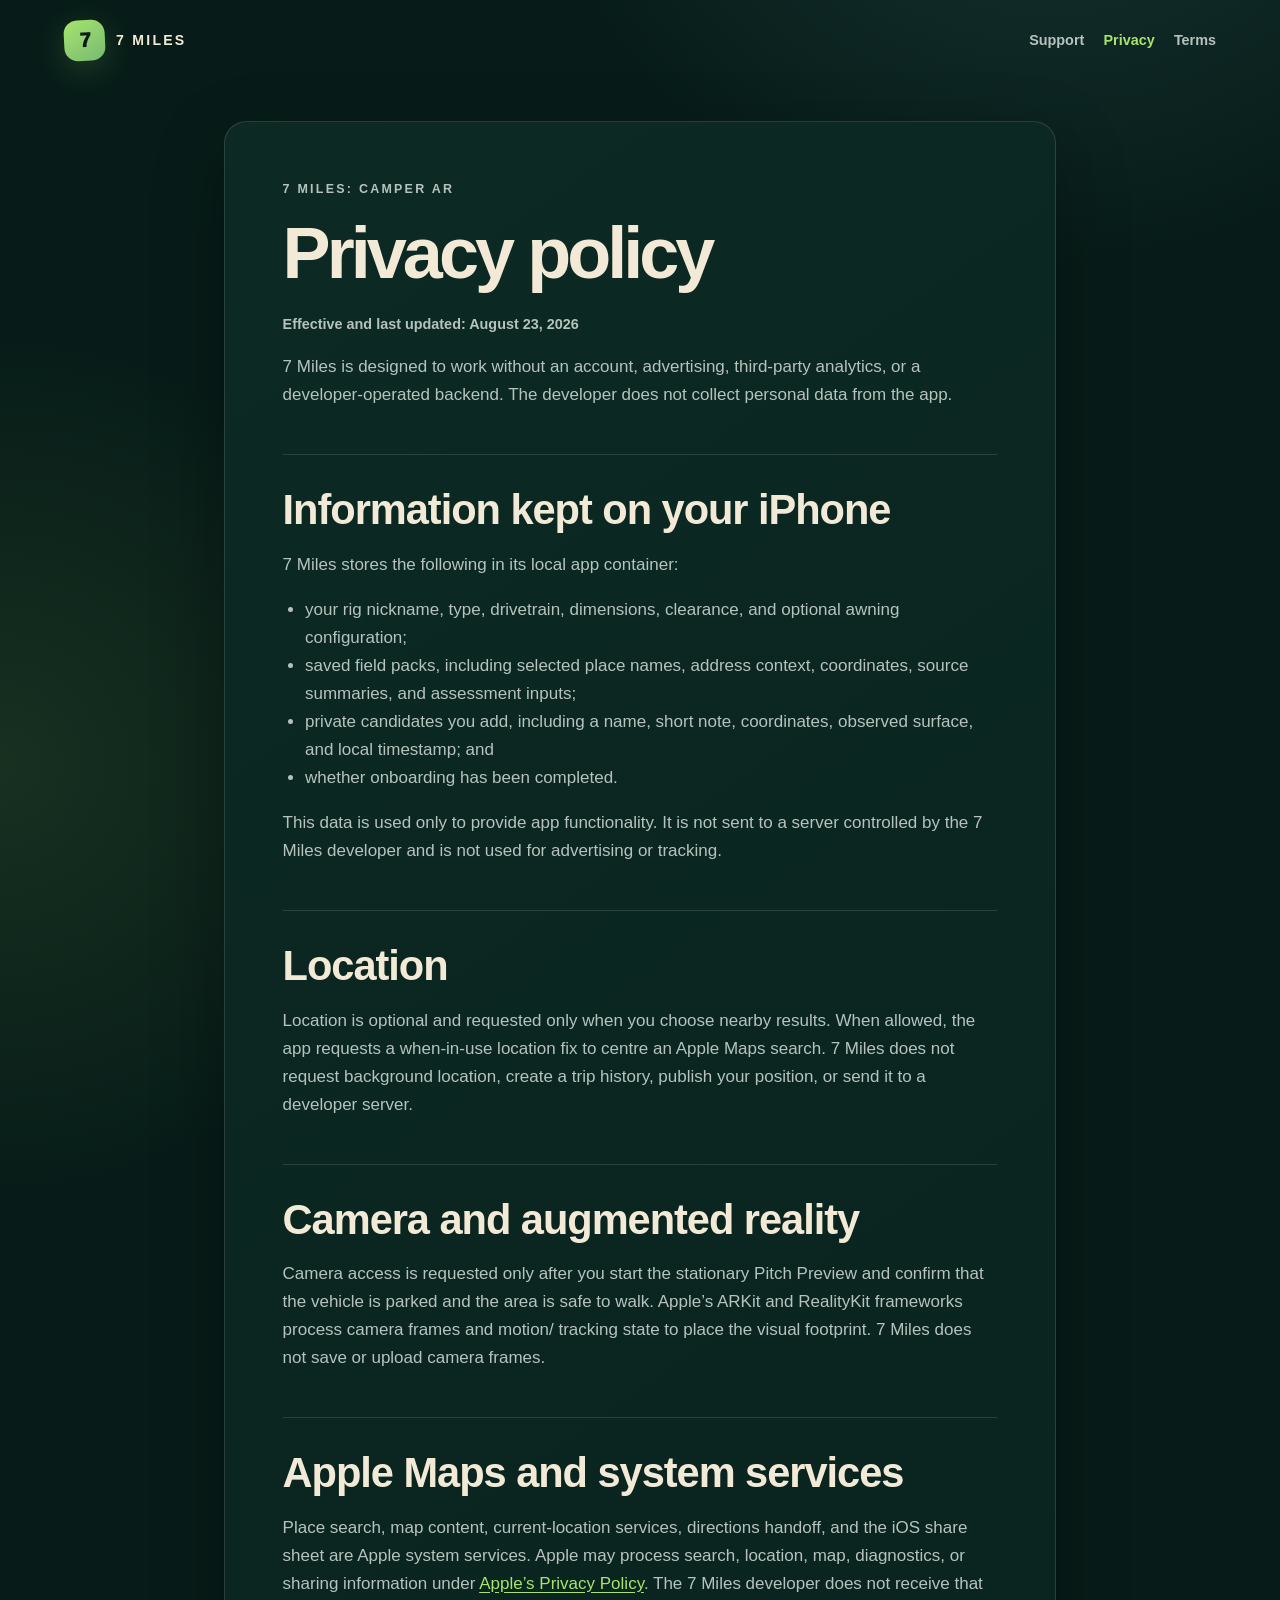
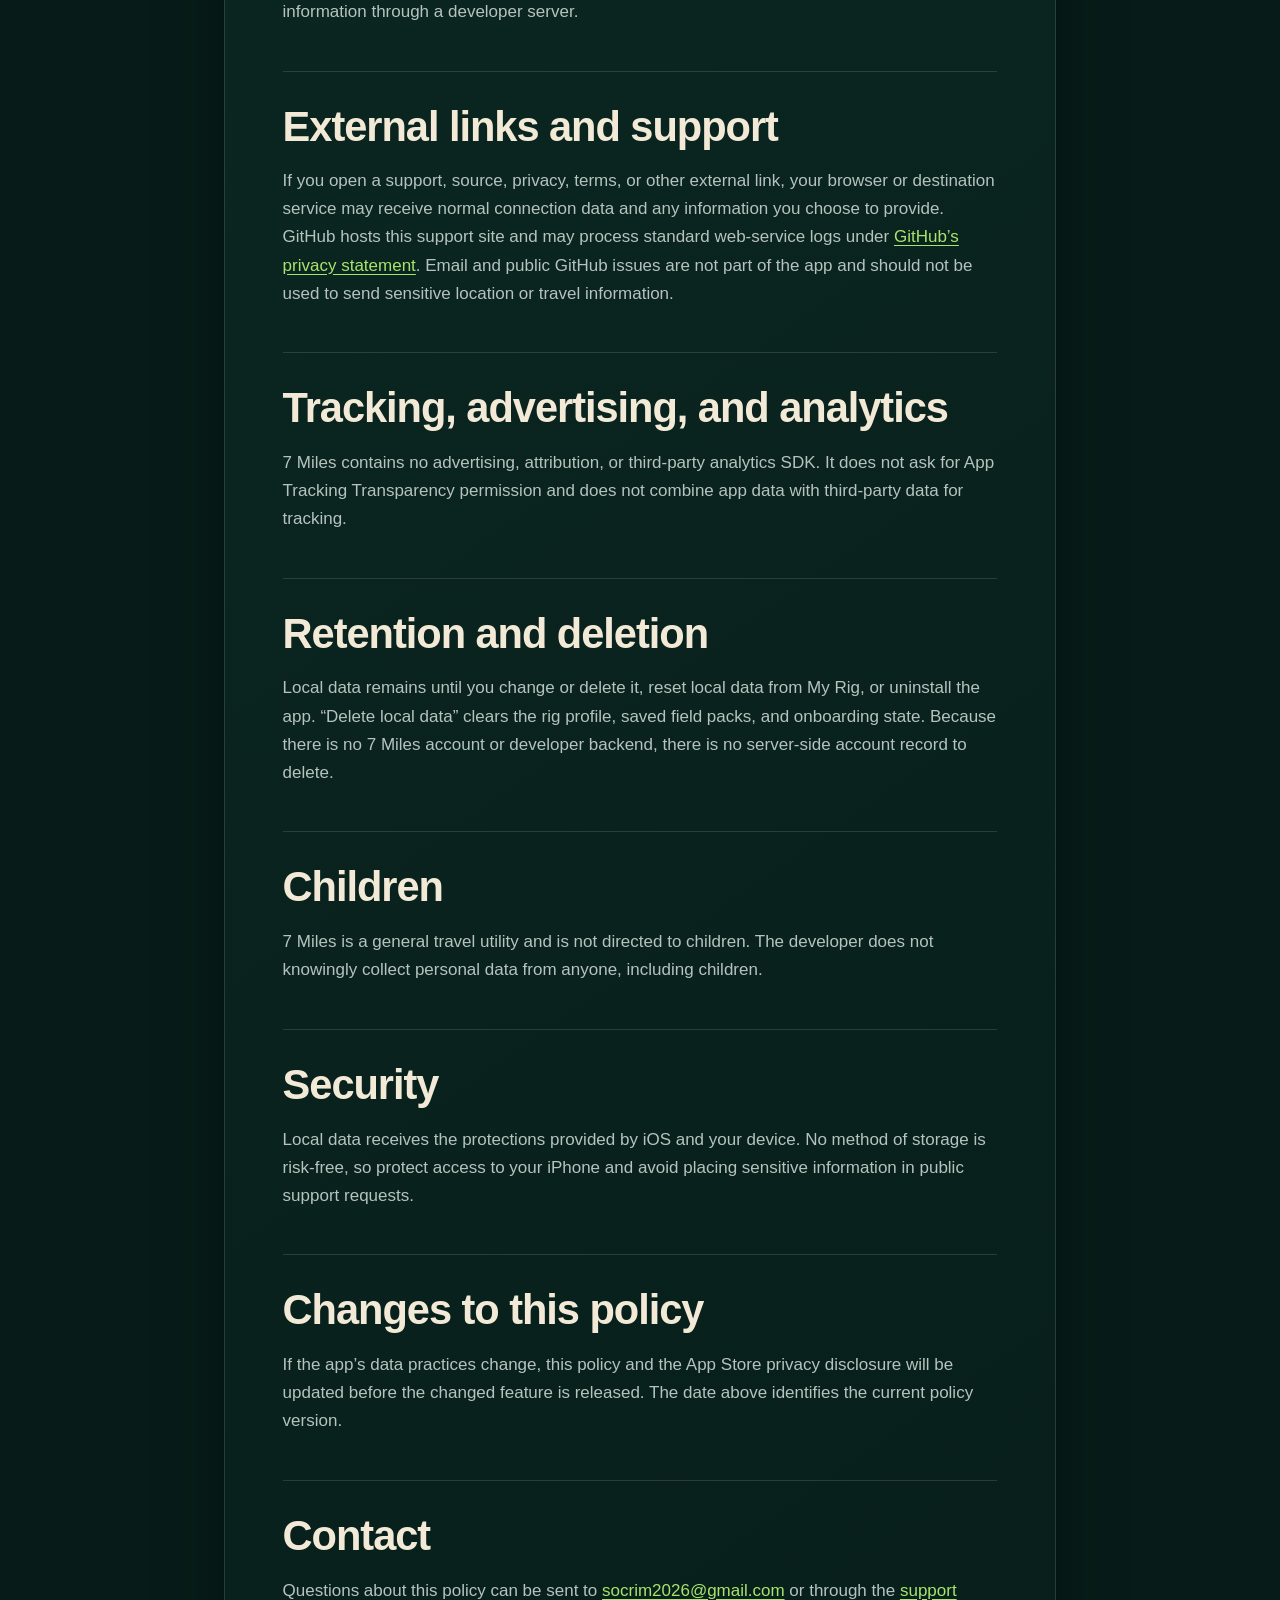
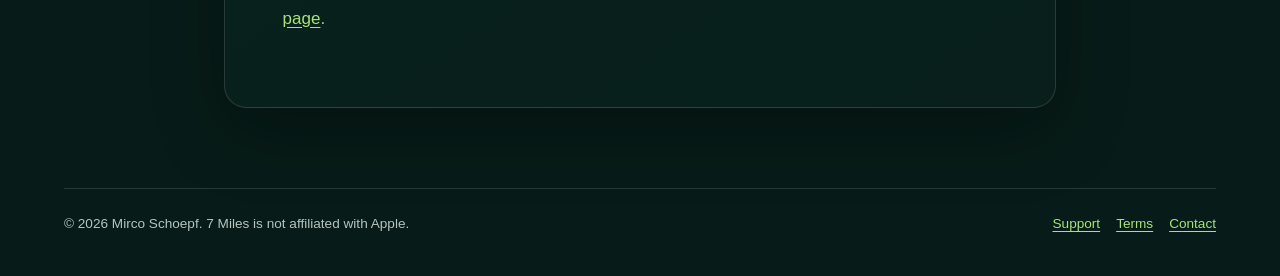
==== privacy/index.html @ d39e4662 "Publish 7 Miles support site" ====
<!doctype html>
<html lang="en">
<head>
  <meta charset="utf-8">
  <meta name="viewport" content="width=device-width, initial-scale=1">
  <meta name="description" content="Privacy policy for 7 Miles: Camper AR.">
  <meta name="theme-color" content="#071c18">
  <title>Privacy Policy — 7 Miles</title>
  <link rel="stylesheet" href="../styles.css">
</head>
<body>
  <a class="skip-link" href="#content">Skip to content</a>
  <header class="site-header">
    <a class="brand" href="../" aria-label="7 Miles support home">
      <span class="mark" aria-hidden="true">7</span>
      <span>7 MILES</span>
    </a>
    <nav aria-label="Primary">
      <ul>
        <li><a href="../">Support</a></li>
        <li><a href="./" aria-current="page">Privacy</a></li>
        <li><a href="../terms/">Terms</a></li>
      </ul>
    </nav>
  </header>

  <main id="content" class="document">
    <p class="eyebrow">7 Miles: Camper AR</p>
    <h1>Privacy policy</h1>
    <p class="meta">Effective and last updated: August 23, 2026</p>
    <p>7 Miles is designed to work without an account, advertising, third-party
      analytics, or a developer-operated backend. The developer does not collect
      personal data from the app.</p>

    <h2>Information kept on your iPhone</h2>
    <p>7 Miles stores the following in its local app container:</p>
    <ul>
      <li>your rig nickname, type, drivetrain, dimensions, clearance, and optional
        awning configuration;</li>
      <li>saved field packs, including selected place names, address context,
        coordinates, source summaries, and assessment inputs;</li>
      <li>private candidates you add, including a name, short note, coordinates,
        observed surface, and local timestamp; and</li>
      <li>whether onboarding has been completed.</li>
    </ul>
    <p>This data is used only to provide app functionality. It is not sent to a
      server controlled by the 7 Miles developer and is not used for advertising
      or tracking.</p>

    <h2>Location</h2>
    <p>Location is optional and requested only when you choose nearby results.
      When allowed, the app requests a when-in-use location fix to centre an Apple
      Maps search. 7 Miles does not request background location, create a trip
      history, publish your position, or send it to a developer server.</p>

    <h2>Camera and augmented reality</h2>
    <p>Camera access is requested only after you start the stationary Pitch
      Preview and confirm that the vehicle is parked and the area is safe to walk.
      Apple’s ARKit and RealityKit frameworks process camera frames and motion/
      tracking state to place the visual footprint. 7 Miles does not save or
      upload camera frames.</p>

    <h2>Apple Maps and system services</h2>
    <p>Place search, map content, current-location services, directions handoff,
      and the iOS share sheet are Apple system services. Apple may process search,
      location, map, diagnostics, or sharing information under
      <a href="https://www.apple.com/legal/privacy/">Apple’s Privacy Policy</a>.
      The 7 Miles developer does not receive that information through a developer
      server.</p>

    <h2>External links and support</h2>
    <p>If you open a support, source, privacy, terms, or other external link, your
      browser or destination service may receive normal connection data and any
      information you choose to provide. GitHub hosts this support site and may
      process standard web-service logs under
      <a href="https://docs.github.com/en/site-policy/privacy-policies/github-general-privacy-statement">GitHub’s privacy statement</a>.
      Email and public GitHub issues are not part of the app and should not be used
      to send sensitive location or travel information.</p>

    <h2>Tracking, advertising, and analytics</h2>
    <p>7 Miles contains no advertising, attribution, or third-party analytics SDK.
      It does not ask for App Tracking Transparency permission and does not combine
      app data with third-party data for tracking.</p>

    <h2>Retention and deletion</h2>
    <p>Local data remains until you change or delete it, reset local data from My
      Rig, or uninstall the app. “Delete local data” clears the rig profile, saved
      field packs, and onboarding state. Because there is no 7 Miles account or
      developer backend, there is no server-side account record to delete.</p>

    <h2>Children</h2>
    <p>7 Miles is a general travel utility and is not directed to children. The
      developer does not knowingly collect personal data from anyone, including
      children.</p>

    <h2>Security</h2>
    <p>Local data receives the protections provided by iOS and your device. No
      method of storage is risk-free, so protect access to your iPhone and avoid
      placing sensitive information in public support requests.</p>

    <h2>Changes to this policy</h2>
    <p>If the app’s data practices change, this policy and the App Store privacy
      disclosure will be updated before the changed feature is released. The date
      above identifies the current policy version.</p>

    <h2>Contact</h2>
    <p>Questions about this policy can be sent to
      <a href="mailto:socrim2026@gmail.com?subject=7%20Miles%20Privacy">socrim2026@gmail.com</a>
      or through the <a href="../">support page</a>.</p>
  </main>

  <footer class="site-footer">
    <p>© 2026 Mirco Schoepf. 7 Miles is not affiliated with Apple.</p>
    <div>
      <a href="../">Support</a>
      <a href="../terms/">Terms</a>
      <a href="mailto:socrim2026@gmail.com?subject=7%20Miles%20Privacy">Contact</a>
    </div>
  </footer>
</body>
</html>
---- styles.css ----
:root {
  color-scheme: dark;
  --pine: #071c18;
  --pine-raised: #0d2a24;
  --moss: #a8e46d;
  --sand: #f2ead6;
  --sky: #75bacd;
  --warning: #f1b85a;
  --muted: #b6c3bd;
  --line: rgba(242, 234, 214, 0.14);
  --shadow: 0 24px 70px rgba(0, 0, 0, 0.32);
}

* {
  box-sizing: border-box;
}

html {
  scroll-behavior: smooth;
}

body {
  margin: 0;
  background:
    radial-gradient(circle at 82% -8%, rgba(117, 186, 205, 0.17), transparent 34rem),
    radial-gradient(circle at 0% 22%, rgba(168, 228, 109, 0.10), transparent 27rem),
    var(--pine);
  color: var(--sand);
  font-family: ui-rounded, "SF Pro Rounded", "SF Pro Display", -apple-system,
    BlinkMacSystemFont, "Segoe UI", sans-serif;
  font-size: 17px;
  line-height: 1.65;
  min-height: 100vh;
}

a {
  color: var(--moss);
  text-underline-offset: 0.2em;
}

a:hover {
  color: var(--sand);
}

a:focus-visible,
button:focus-visible {
  outline: 3px solid var(--warning);
  outline-offset: 4px;
}

.skip-link {
  background: var(--sand);
  color: var(--pine);
  left: 1rem;
  padding: 0.7rem 1rem;
  position: fixed;
  top: -6rem;
  z-index: 20;
}

.skip-link:focus {
  top: 1rem;
}

.site-header,
main,
.site-footer {
  margin: 0 auto;
  max-width: 72rem;
  width: calc(100% - 2rem);
}

.site-header {
  align-items: center;
  display: flex;
  justify-content: space-between;
  padding: 1.25rem 0;
}

.brand {
  align-items: center;
  color: var(--sand);
  display: inline-flex;
  font-size: 0.88rem;
  font-weight: 850;
  gap: 0.7rem;
  letter-spacing: 0.16em;
  text-decoration: none;
}

.mark {
  align-items: center;
  background: linear-gradient(145deg, var(--moss), #76ba72);
  border-radius: 0.85rem;
  box-shadow: 0 8px 30px rgba(168, 228, 109, 0.18);
  color: var(--pine);
  display: inline-flex;
  font-size: 1.25rem;
  font-weight: 950;
  height: 2.55rem;
  justify-content: center;
  letter-spacing: -0.08em;
  transform: rotate(-3deg);
  width: 2.55rem;
}

nav ul {
  display: flex;
  gap: 1.2rem;
  list-style: none;
  margin: 0;
  padding: 0;
}

nav a {
  color: var(--muted);
  font-size: 0.9rem;
  font-weight: 700;
  text-decoration: none;
}

nav a[aria-current="page"] {
  color: var(--moss);
}

.hero {
  padding: clamp(3rem, 9vw, 7rem) 0 clamp(2.5rem, 7vw, 5.5rem);
}

.eyebrow {
  color: var(--moss);
  font-size: 0.78rem;
  font-weight: 850;
  letter-spacing: 0.18em;
  margin: 0 0 0.8rem;
  text-transform: uppercase;
}

h1,
h2,
h3 {
  line-height: 1.12;
  margin-top: 0;
}

h1 {
  font-size: clamp(2.7rem, 8vw, 6.7rem);
  letter-spacing: -0.055em;
  margin-bottom: 1.2rem;
  max-width: 12ch;
}

h2 {
  font-size: clamp(1.65rem, 4vw, 2.6rem);
  letter-spacing: -0.025em;
  margin-bottom: 1rem;
}

h3 {
  color: var(--sand);
  font-size: 1.05rem;
  margin-bottom: 0.4rem;
}

.lede {
  color: var(--muted);
  font-size: clamp(1.08rem, 2.4vw, 1.35rem);
  max-width: 43rem;
}

.notice {
  align-items: flex-start;
  background: rgba(241, 184, 90, 0.10);
  border: 1px solid rgba(241, 184, 90, 0.3);
  border-radius: 1rem;
  color: #f6d8a6;
  display: flex;
  gap: 0.8rem;
  margin-top: 2rem;
  max-width: 48rem;
  padding: 1rem 1.1rem;
}

.notice strong {
  color: var(--warning);
}

.grid {
  display: grid;
  gap: 1rem;
  grid-template-columns: repeat(3, minmax(0, 1fr));
}

.card,
.document {
  background: linear-gradient(145deg, rgba(13, 42, 36, 0.96), rgba(8, 31, 27, 0.96));
  border: 1px solid var(--line);
  border-radius: 1.4rem;
  box-shadow: var(--shadow);
}

.card {
  min-height: 13rem;
  padding: 1.4rem;
}

.card .number {
  align-items: center;
  background: rgba(168, 228, 109, 0.11);
  border-radius: 999px;
  color: var(--moss);
  display: inline-flex;
  font-size: 0.86rem;
  font-weight: 850;
  height: 2.2rem;
  justify-content: center;
  margin-bottom: 1.1rem;
  width: 2.2rem;
}

.card p,
.document p,
.document li {
  color: var(--muted);
}

.section {
  padding: 2.8rem 0;
}

.document {
  margin: 2.5rem auto 5rem;
  max-width: 52rem;
  padding: clamp(1.4rem, 5vw, 3.6rem);
}

.document h1 {
  font-size: clamp(2.35rem, 7vw, 4.5rem);
  max-width: none;
}

.document h2 {
  border-top: 1px solid var(--line);
  margin-top: 2.8rem;
  padding-top: 2rem;
}

.document ul,
.document ol {
  padding-left: 1.4rem;
}

.meta {
  color: var(--sky);
  font-size: 0.9rem;
  font-weight: 700;
}

.button-row {
  display: flex;
  flex-wrap: wrap;
  gap: 0.8rem;
  margin-top: 1.5rem;
}

.button {
  background: var(--moss);
  border: 1px solid var(--moss);
  border-radius: 999px;
  color: var(--pine);
  display: inline-block;
  font-weight: 850;
  padding: 0.7rem 1.1rem;
  text-decoration: none;
}

.button.secondary {
  background: transparent;
  color: var(--sand);
}

.site-footer {
  border-top: 1px solid var(--line);
  color: var(--muted);
  display: flex;
  font-size: 0.85rem;
  gap: 1rem;
  justify-content: space-between;
  padding: 1.5rem 0 2.5rem;
}

.site-footer p {
  margin: 0;
}

.site-footer div {
  display: flex;
  flex-wrap: wrap;
  gap: 1rem;
}

@media (max-width: 760px) {
  .site-header {
    align-items: flex-start;
    gap: 1rem;
  }

  nav ul {
    flex-direction: column;
    gap: 0.3rem;
    text-align: right;
  }

  .grid {
    grid-template-columns: 1fr;
  }

  .site-footer {
    flex-direction: column;
  }
}

@media (prefers-reduced-motion: reduce) {
  html {
    scroll-behavior: auto;
  }
}
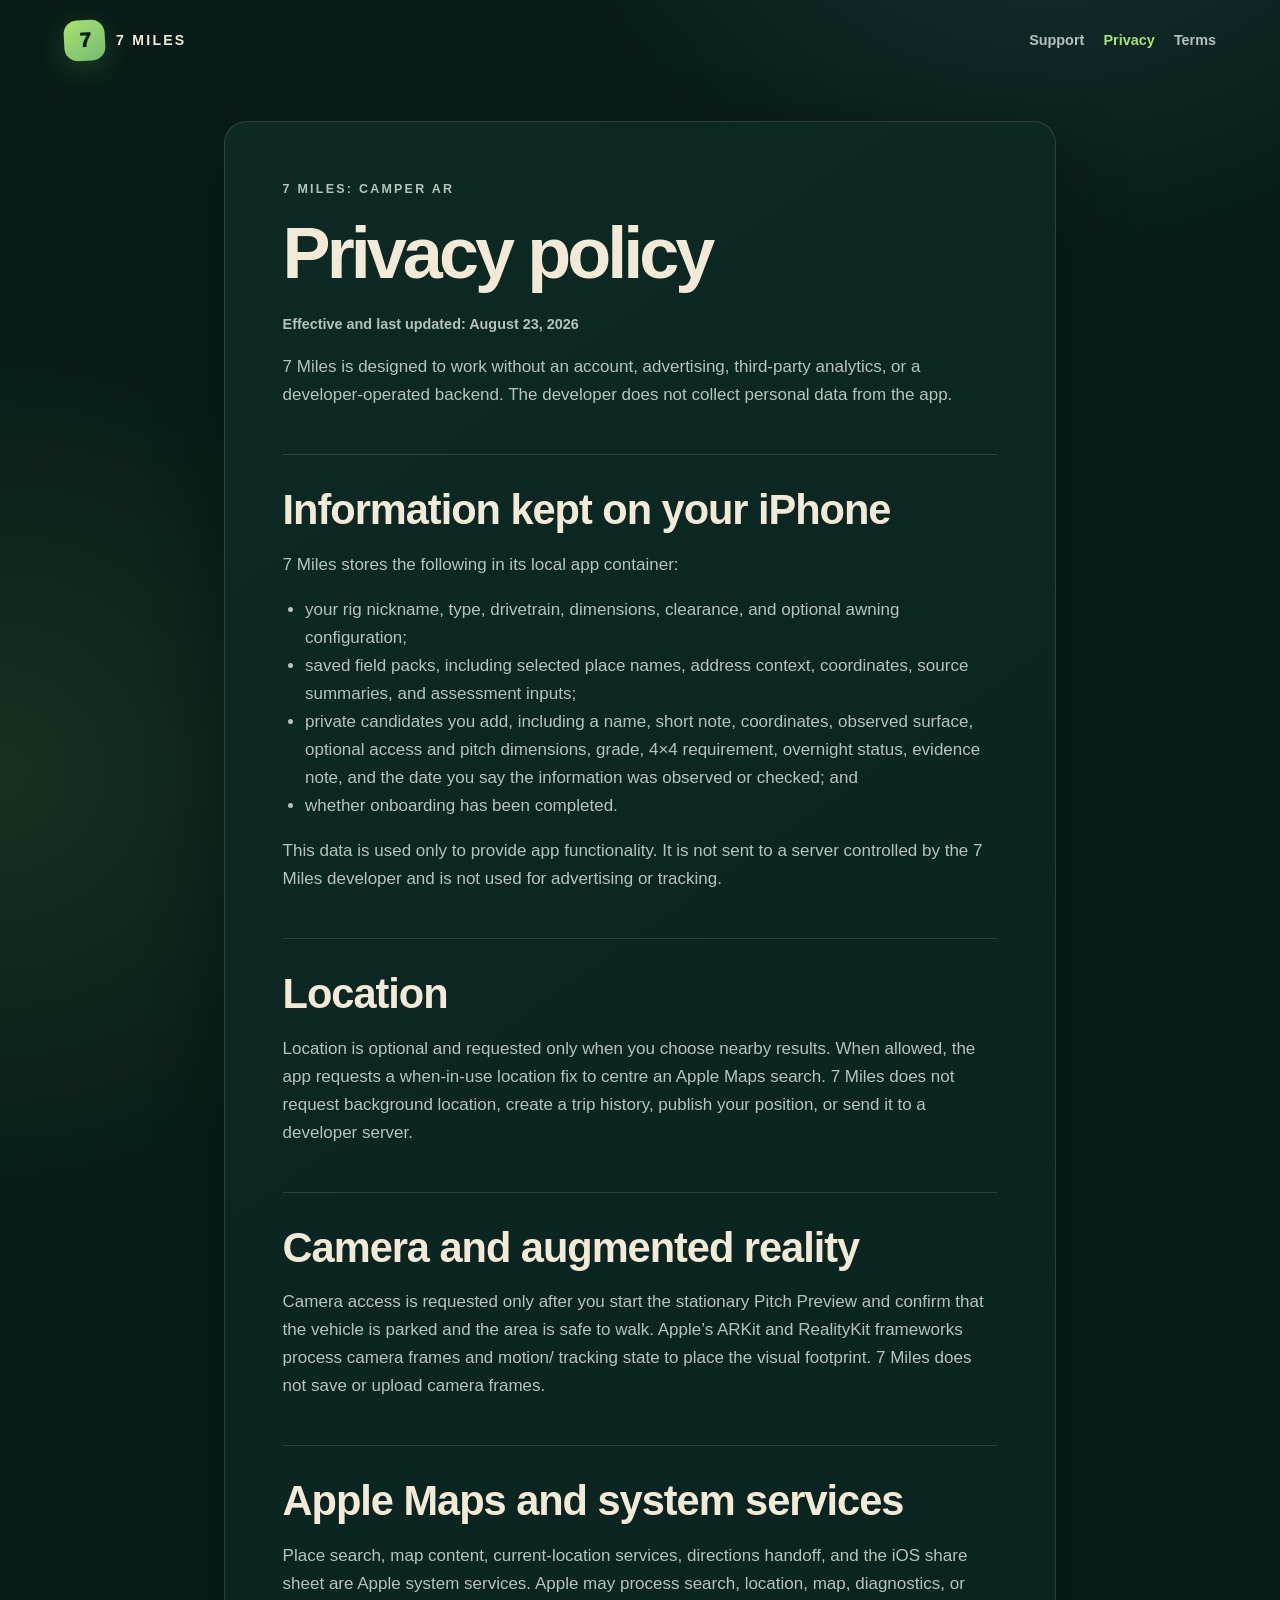
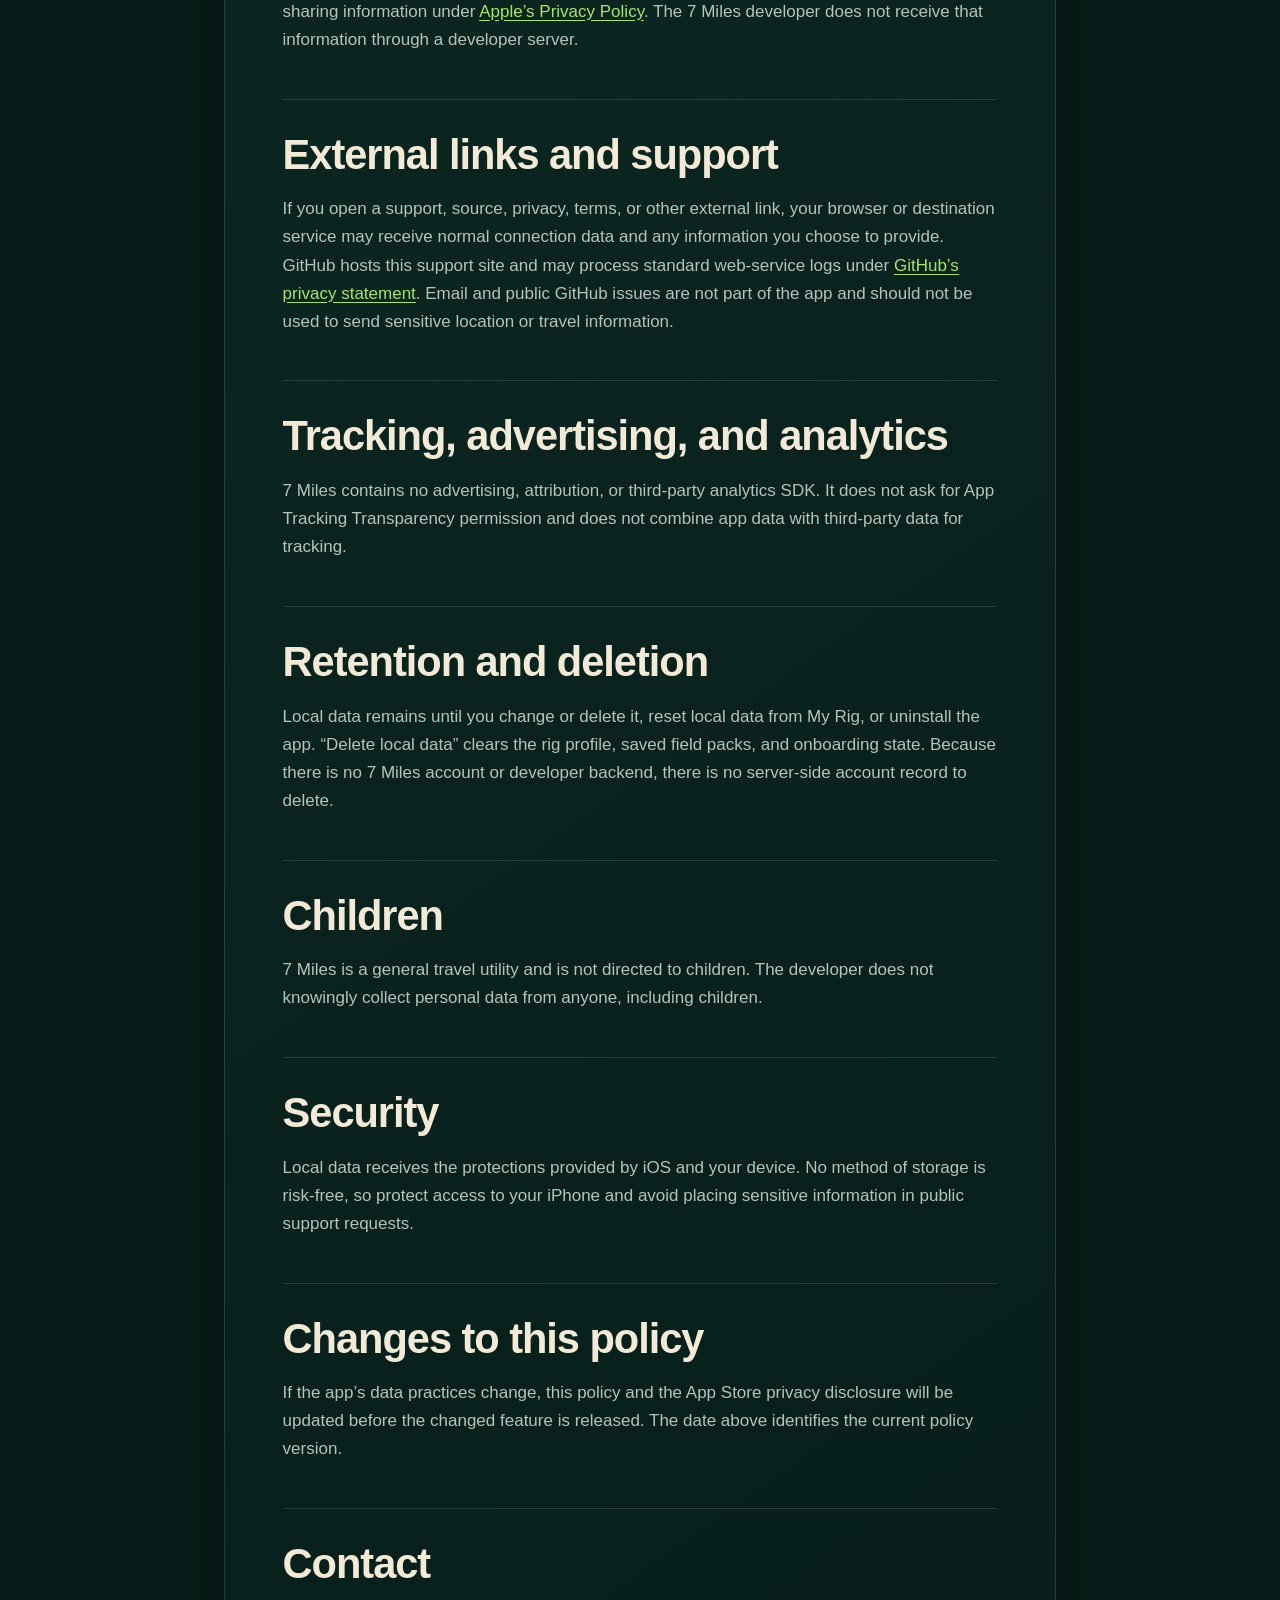
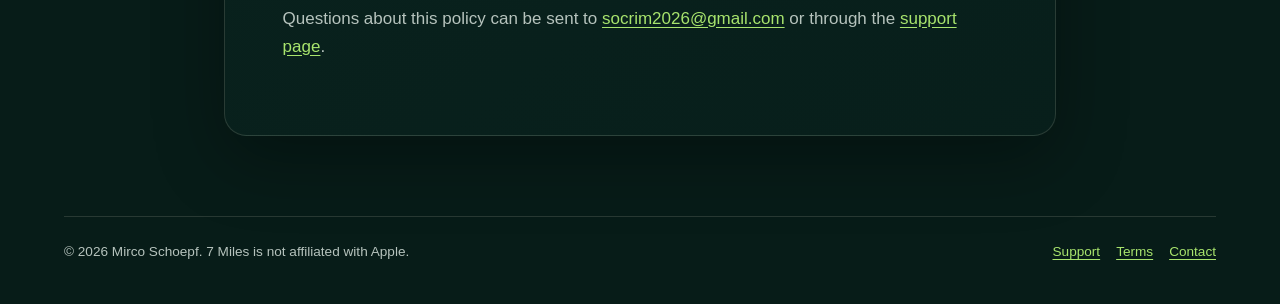
==== commit 44d47edb: "Update privacy details for local field observations" ====
--- a/privacy/index.html
+++ b/privacy/index.html
@@ -40,7 +40,9 @@
       <li>saved field packs, including selected place names, address context,
         coordinates, source summaries, and assessment inputs;</li>
       <li>private candidates you add, including a name, short note, coordinates,
-        observed surface, and local timestamp; and</li>
+        observed surface, optional access and pitch dimensions, grade, 4×4
+        requirement, overnight status, evidence note, and the date you say the
+        information was observed or checked; and</li>
       <li>whether onboarding has been completed.</li>
     </ul>
     <p>This data is used only to provide app functionality. It is not sent to a
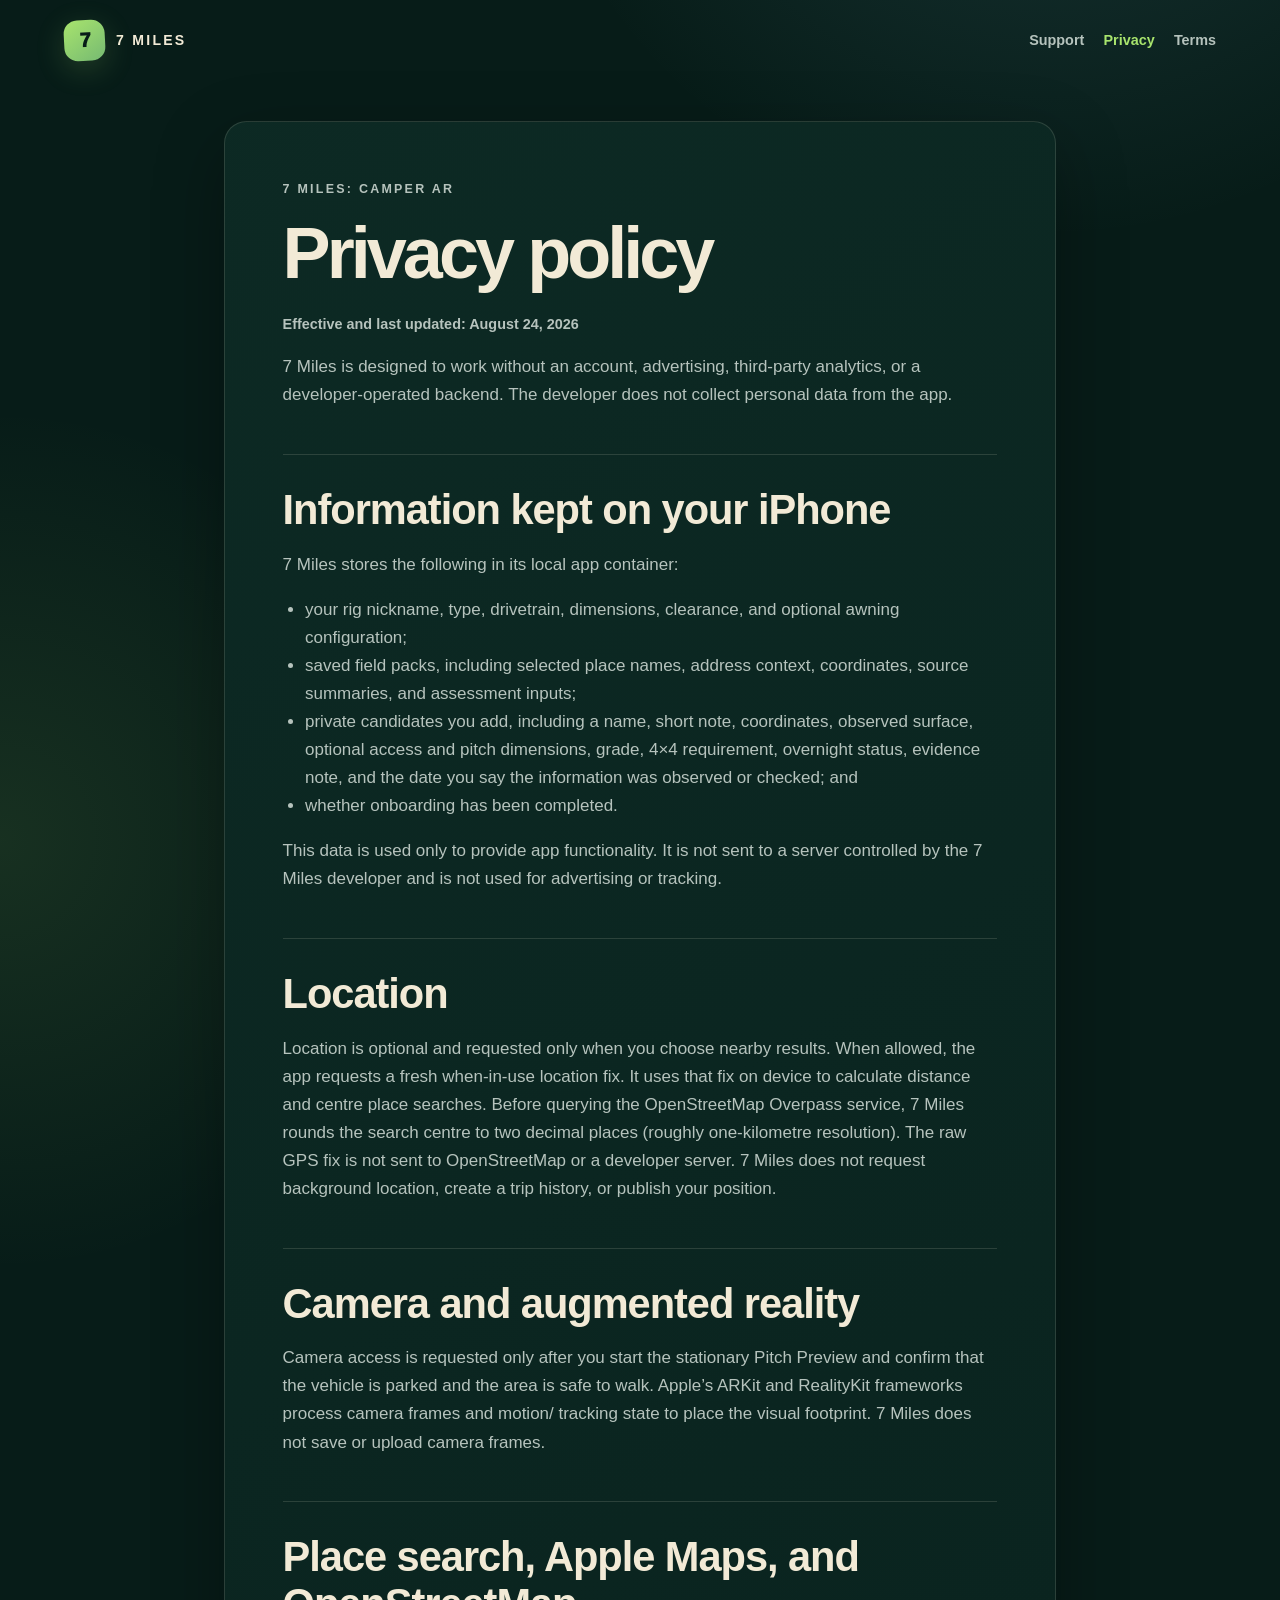
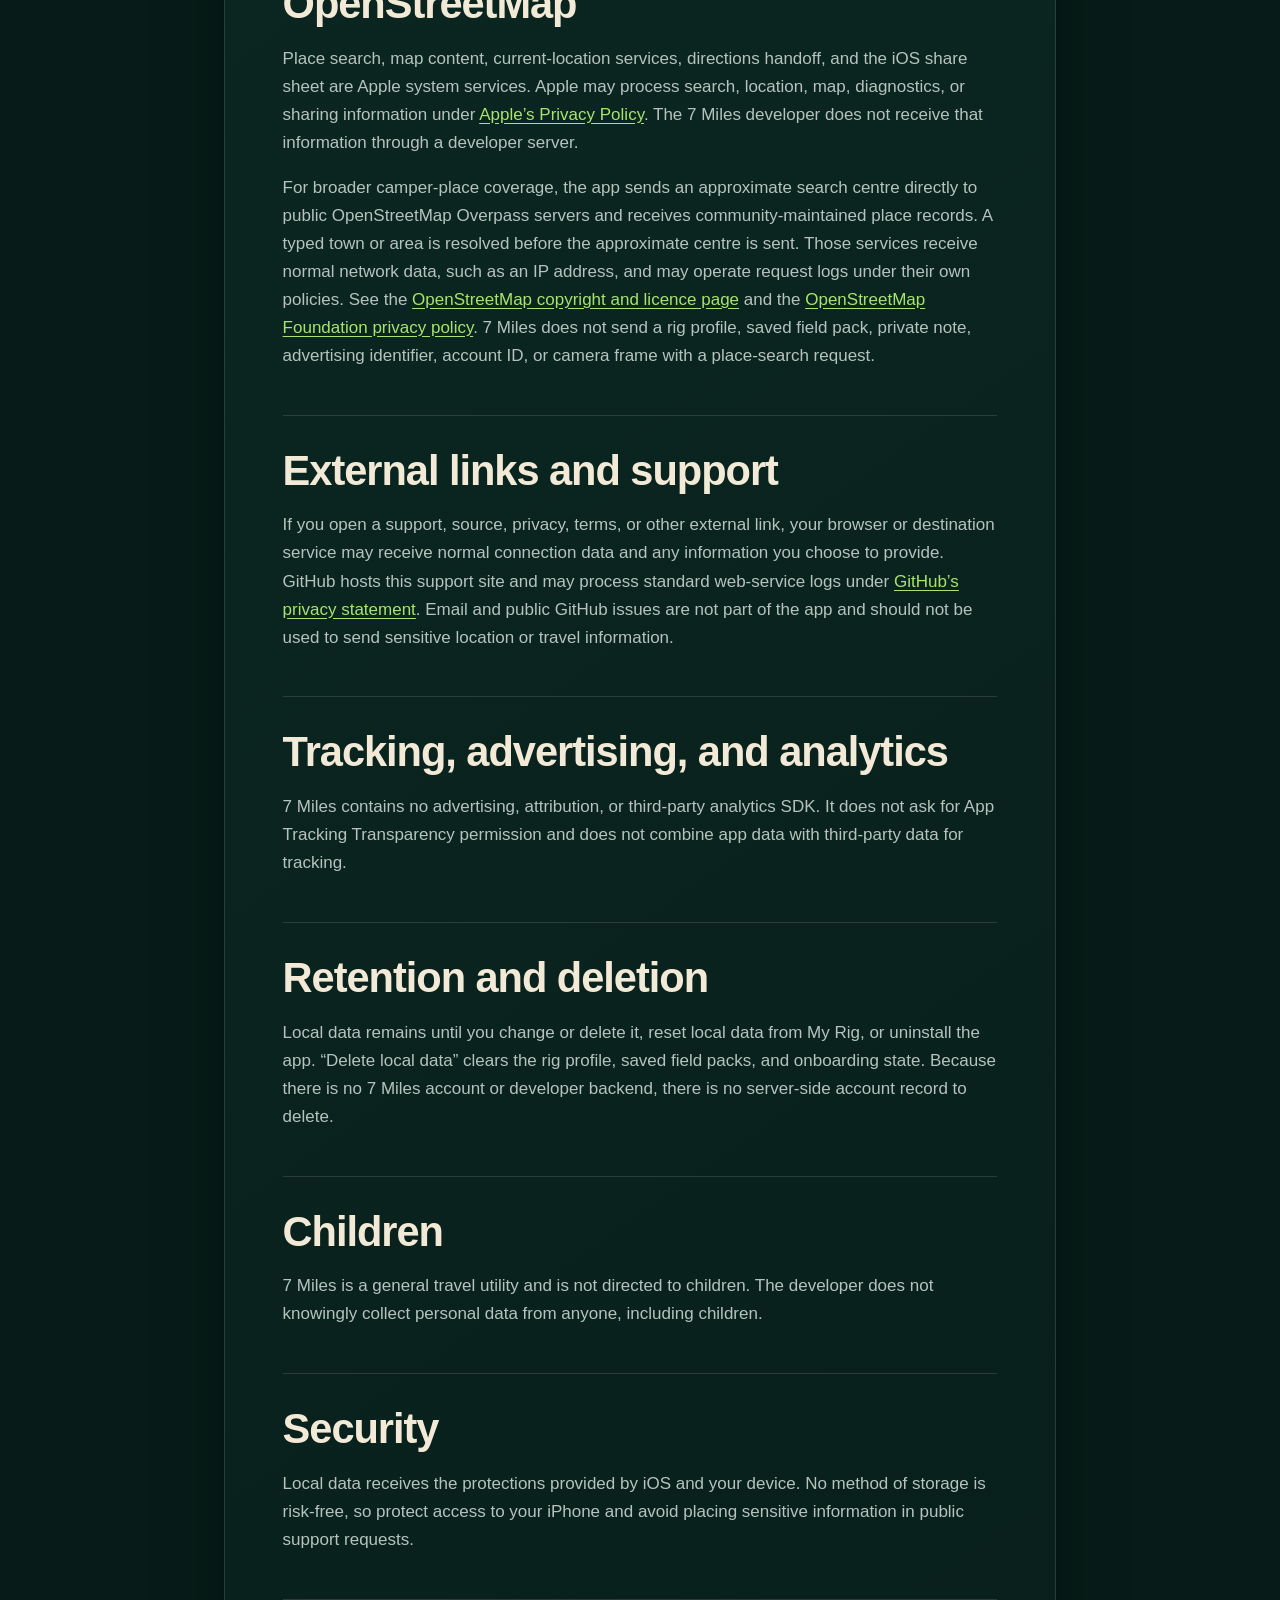
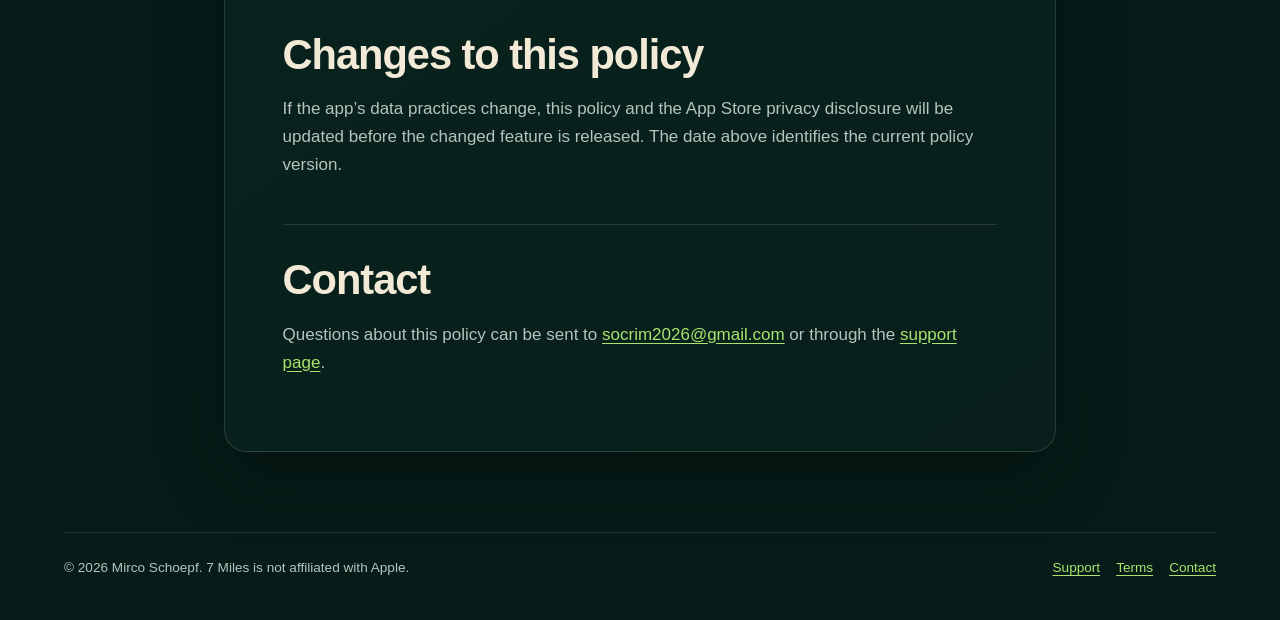
==== commit 9f4f7aba: "Update place-search and privacy disclosures" ====
--- a/privacy/index.html
+++ b/privacy/index.html
@@ -27,7 +27,7 @@
   <main id="content" class="document">
     <p class="eyebrow">7 Miles: Camper AR</p>
     <h1>Privacy policy</h1>
-    <p class="meta">Effective and last updated: August 23, 2026</p>
+    <p class="meta">Effective and last updated: August 24, 2026</p>
     <p>7 Miles is designed to work without an account, advertising, third-party
       analytics, or a developer-operated backend. The developer does not collect
       personal data from the app.</p>
@@ -51,9 +51,13 @@
 
     <h2>Location</h2>
     <p>Location is optional and requested only when you choose nearby results.
-      When allowed, the app requests a when-in-use location fix to centre an Apple
-      Maps search. 7 Miles does not request background location, create a trip
-      history, publish your position, or send it to a developer server.</p>
+      When allowed, the app requests a fresh when-in-use location fix. It uses
+      that fix on device to calculate distance and centre place searches. Before
+      querying the OpenStreetMap Overpass service, 7 Miles rounds the search
+      centre to two decimal places (roughly one-kilometre resolution). The raw
+      GPS fix is not sent to OpenStreetMap or a developer server. 7 Miles does
+      not request background location, create a trip history, or publish your
+      position.</p>
 
     <h2>Camera and augmented reality</h2>
     <p>Camera access is requested only after you start the stationary Pitch
@@ -62,13 +66,24 @@
       tracking state to place the visual footprint. 7 Miles does not save or
       upload camera frames.</p>
 
-    <h2>Apple Maps and system services</h2>
+    <h2>Place search, Apple Maps, and OpenStreetMap</h2>
     <p>Place search, map content, current-location services, directions handoff,
       and the iOS share sheet are Apple system services. Apple may process search,
       location, map, diagnostics, or sharing information under
       <a href="https://www.apple.com/legal/privacy/">Apple’s Privacy Policy</a>.
       The 7 Miles developer does not receive that information through a developer
       server.</p>
+    <p>For broader camper-place coverage, the app sends an approximate search
+      centre directly to public OpenStreetMap Overpass servers and receives
+      community-maintained place records. A typed town or area is resolved before
+      the approximate centre is sent. Those services receive normal network data,
+      such as an IP address, and may operate request logs under their own policies.
+      See the <a href="https://www.openstreetmap.org/copyright">OpenStreetMap
+      copyright and licence page</a> and the
+      <a href="https://osmfoundation.org/wiki/Privacy_Policy">OpenStreetMap
+      Foundation privacy policy</a>. 7 Miles does not send a rig profile, saved
+      field pack, private note, advertising identifier, account ID, or camera
+      frame with a place-search request.</p>
 
     <h2>External links and support</h2>
     <p>If you open a support, source, privacy, terms, or other external link, your
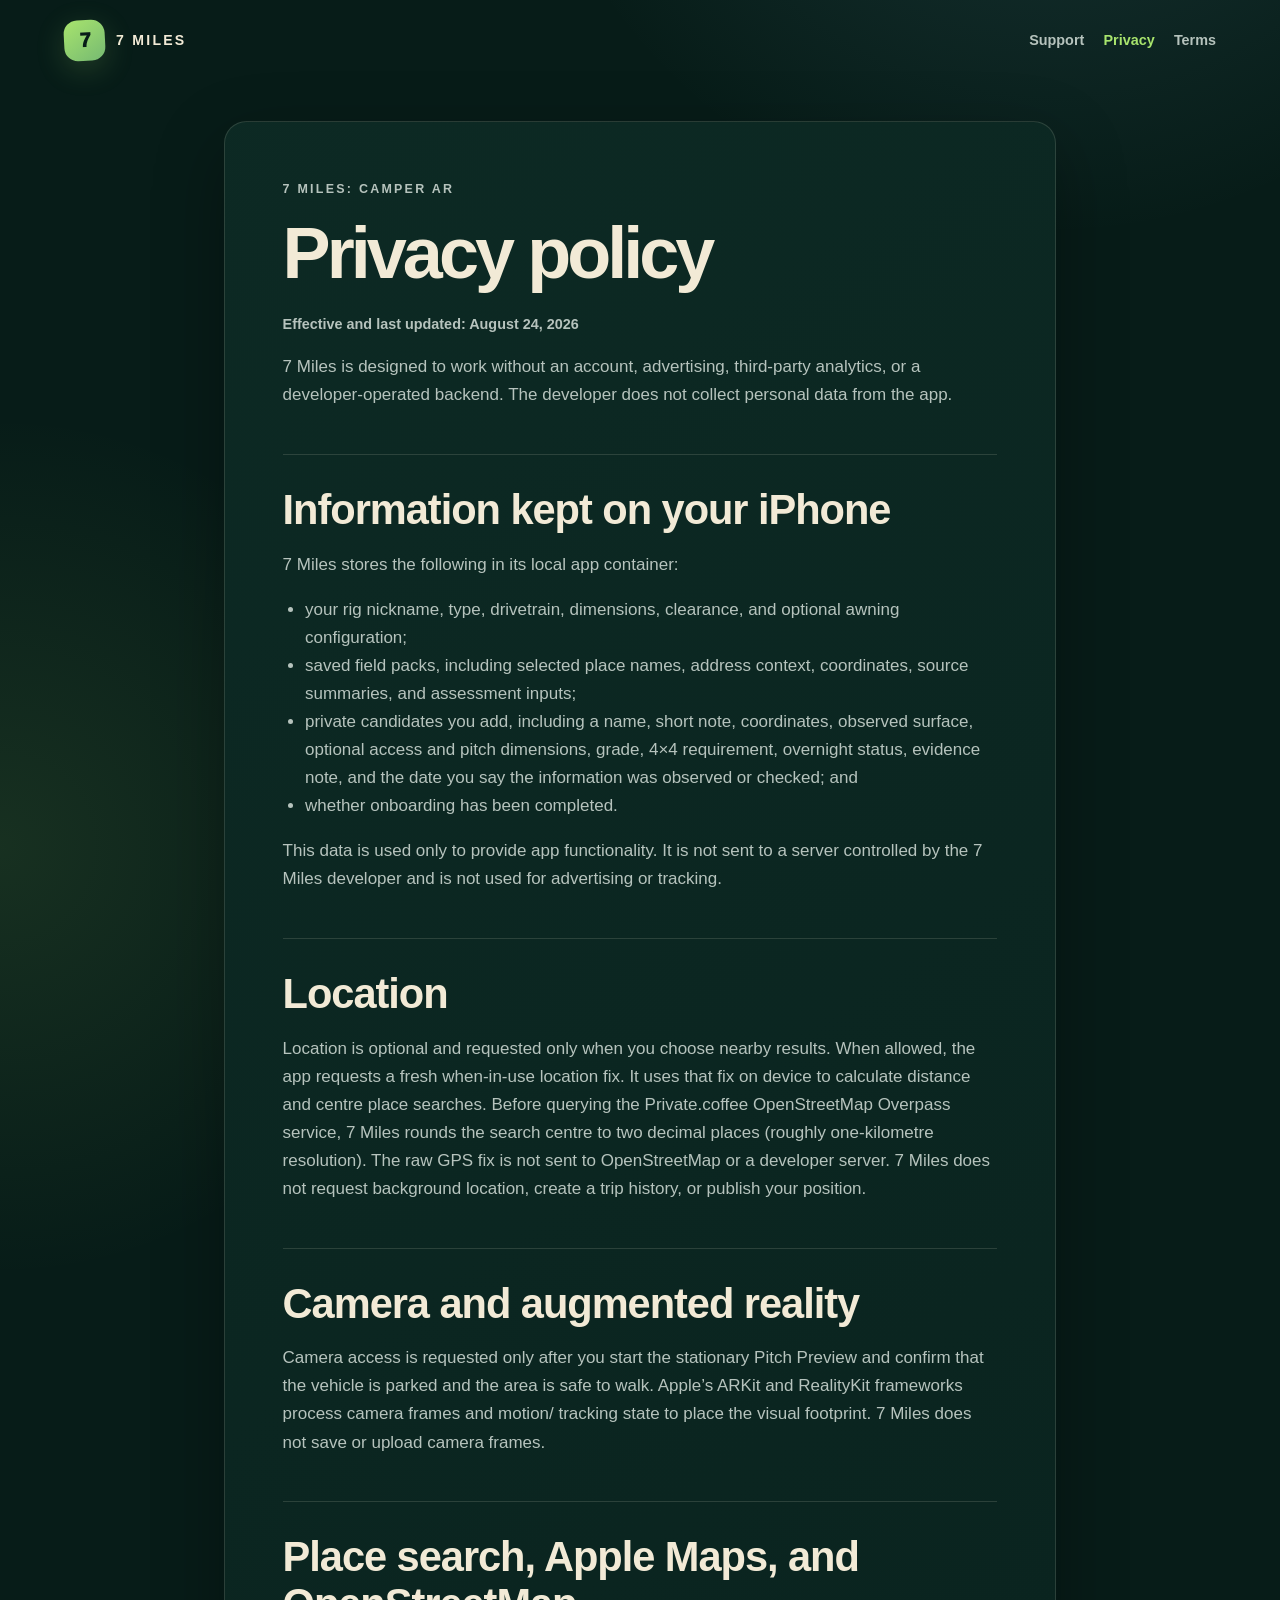
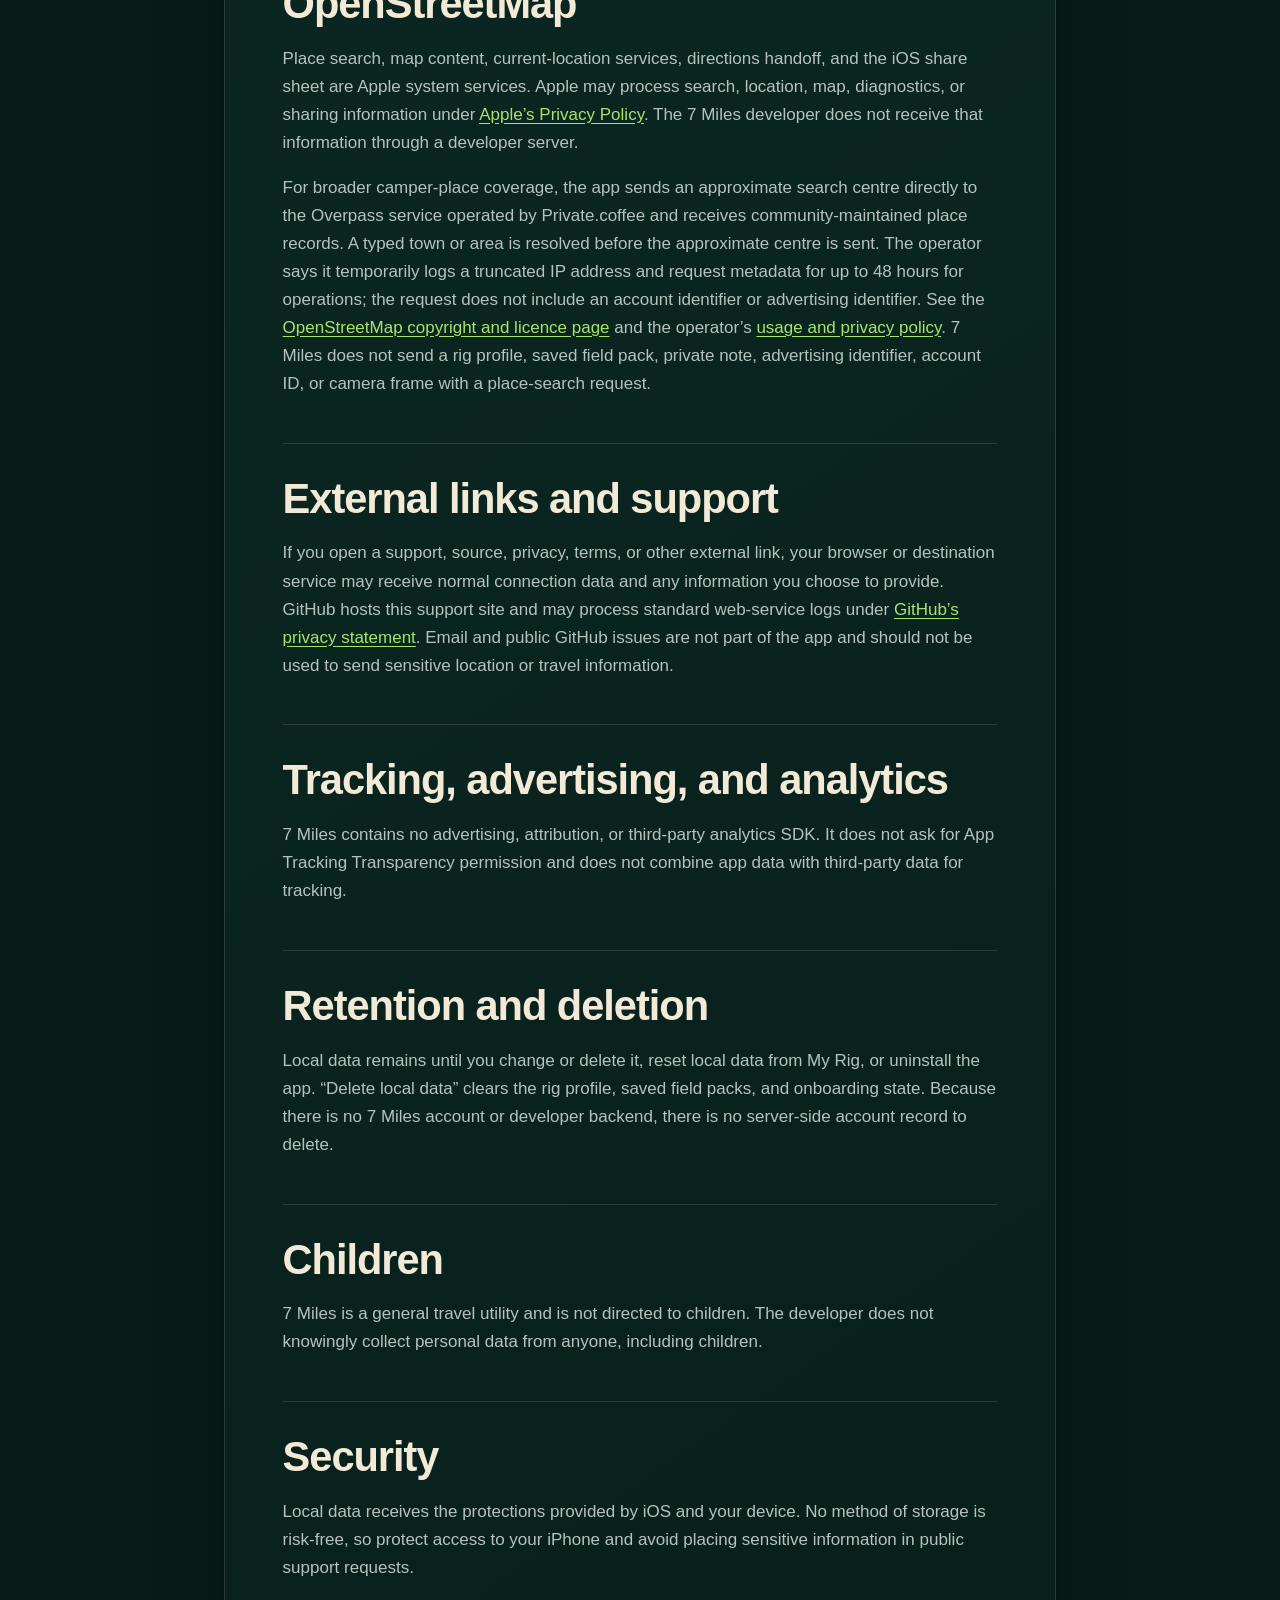
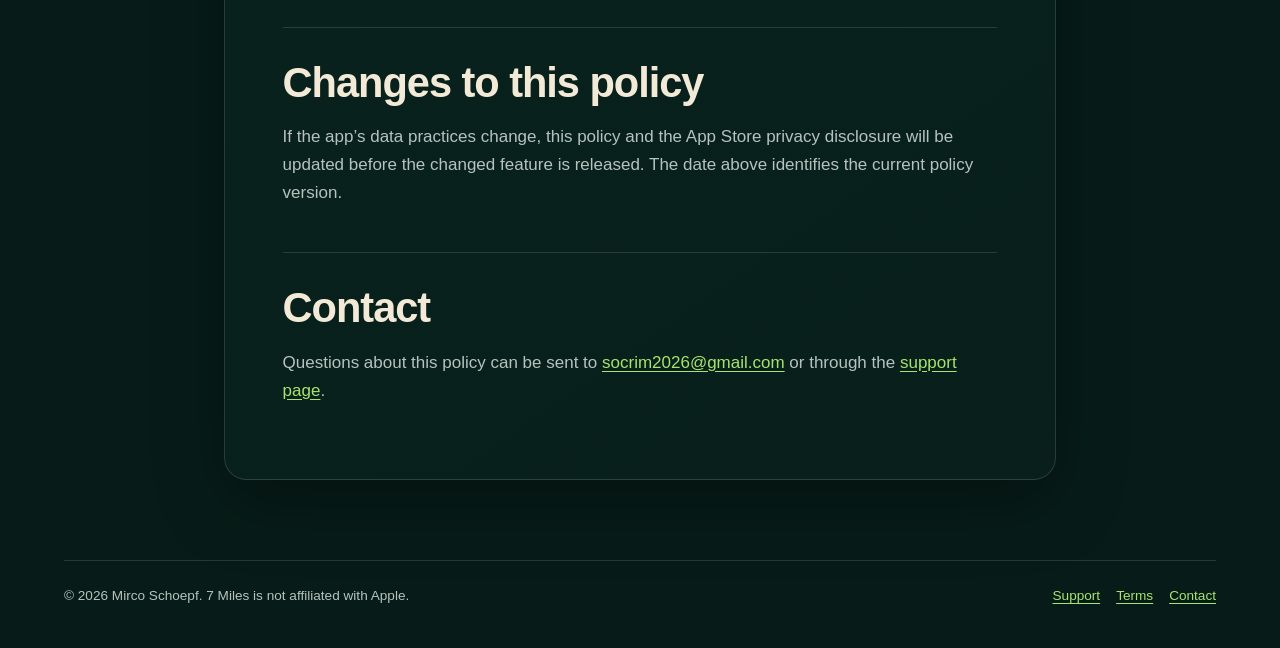
==== commit 6444fe27: "Document Private.coffee place-search processing" ====
--- a/privacy/index.html
+++ b/privacy/index.html
@@ -53,7 +53,7 @@
     <p>Location is optional and requested only when you choose nearby results.
       When allowed, the app requests a fresh when-in-use location fix. It uses
       that fix on device to calculate distance and centre place searches. Before
-      querying the OpenStreetMap Overpass service, 7 Miles rounds the search
+      querying the Private.coffee OpenStreetMap Overpass service, 7 Miles rounds the search
       centre to two decimal places (roughly one-kilometre resolution). The raw
       GPS fix is not sent to OpenStreetMap or a developer server. 7 Miles does
       not request background location, create a trip history, or publish your
@@ -74,14 +74,15 @@
       The 7 Miles developer does not receive that information through a developer
       server.</p>
     <p>For broader camper-place coverage, the app sends an approximate search
-      centre directly to public OpenStreetMap Overpass servers and receives
+      centre directly to the Overpass service operated by Private.coffee and receives
       community-maintained place records. A typed town or area is resolved before
-      the approximate centre is sent. Those services receive normal network data,
-      such as an IP address, and may operate request logs under their own policies.
+      the approximate centre is sent. The operator says it temporarily logs a
+      truncated IP address and request metadata for up to 48 hours for operations;
+      the request does not include an account identifier or advertising identifier.
       See the <a href="https://www.openstreetmap.org/copyright">OpenStreetMap
-      copyright and licence page</a> and the
-      <a href="https://osmfoundation.org/wiki/Privacy_Policy">OpenStreetMap
-      Foundation privacy policy</a>. 7 Miles does not send a rig profile, saved
+      copyright and licence page</a> and the operator’s
+      <a href="https://overpass.kumi.systems/">usage and privacy policy</a>.
+      7 Miles does not send a rig profile, saved
       field pack, private note, advertising identifier, account ID, or camera
       frame with a place-search request.</p>
 
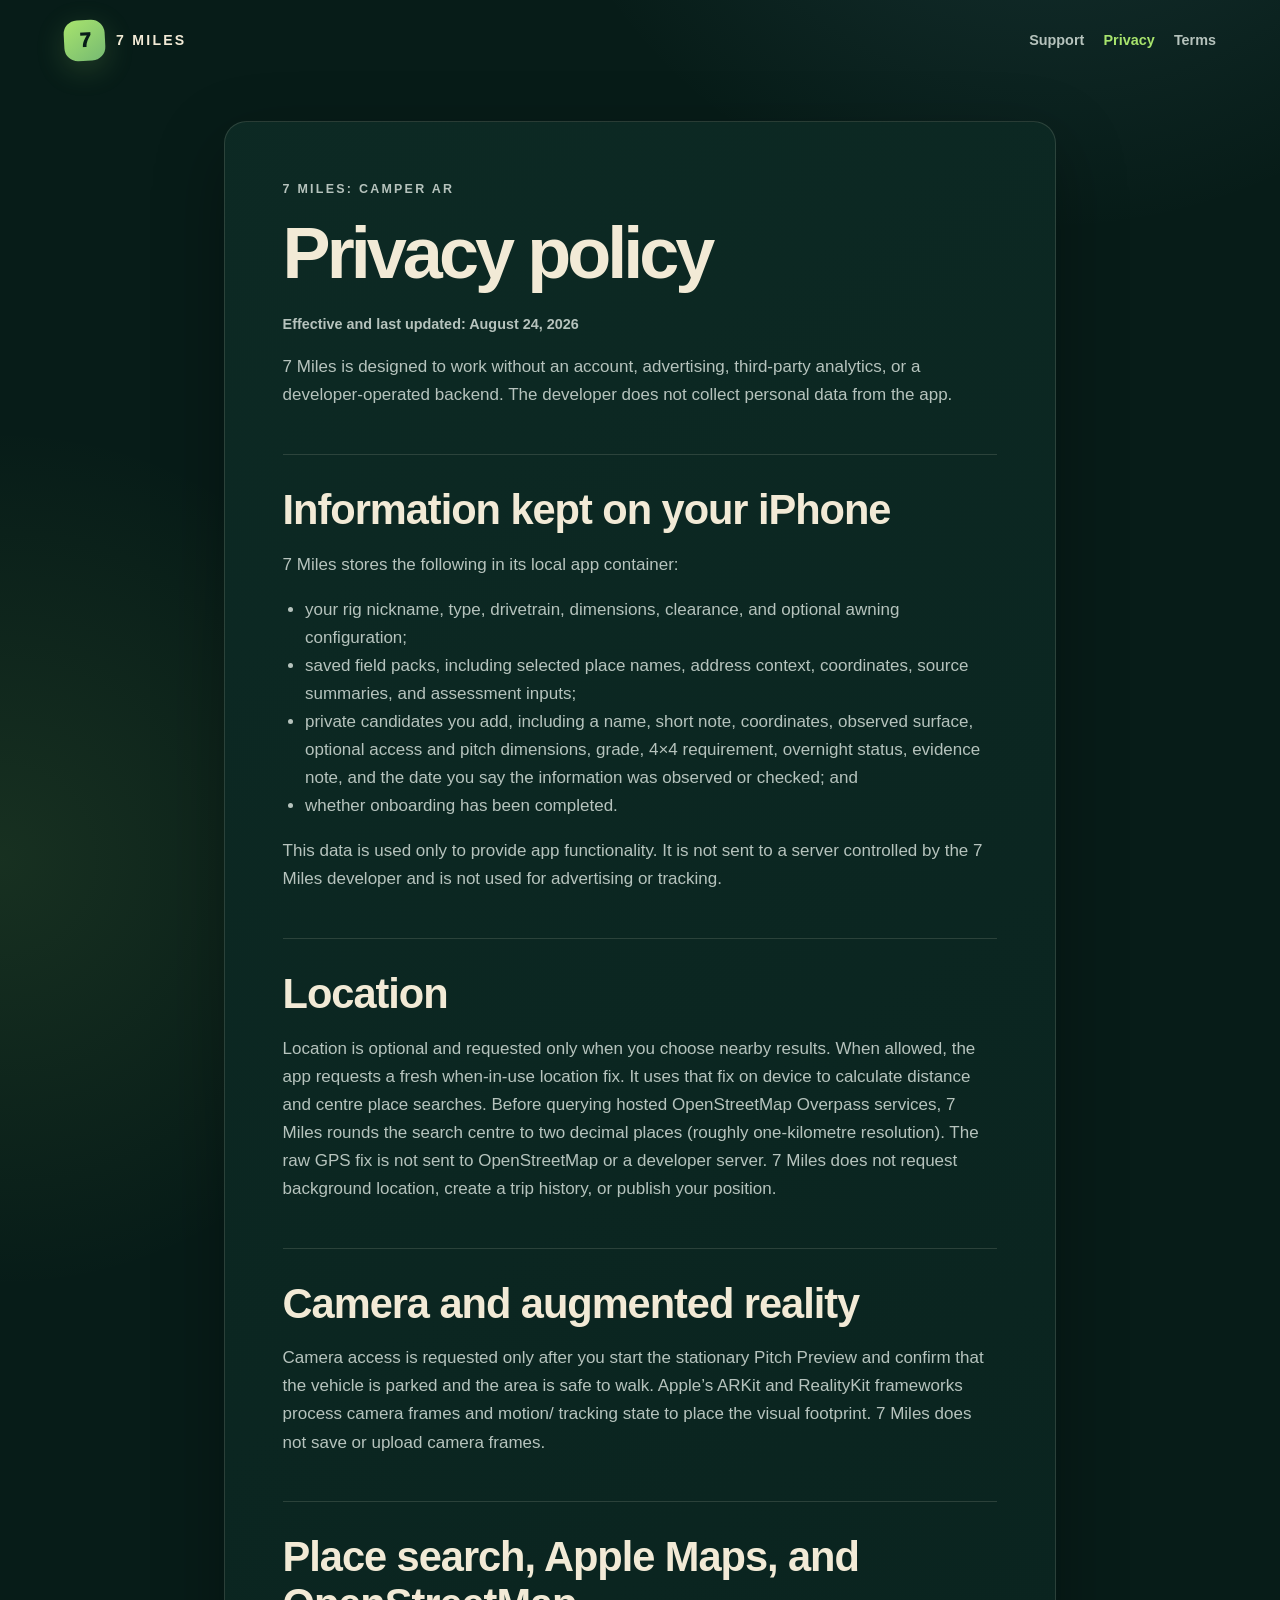
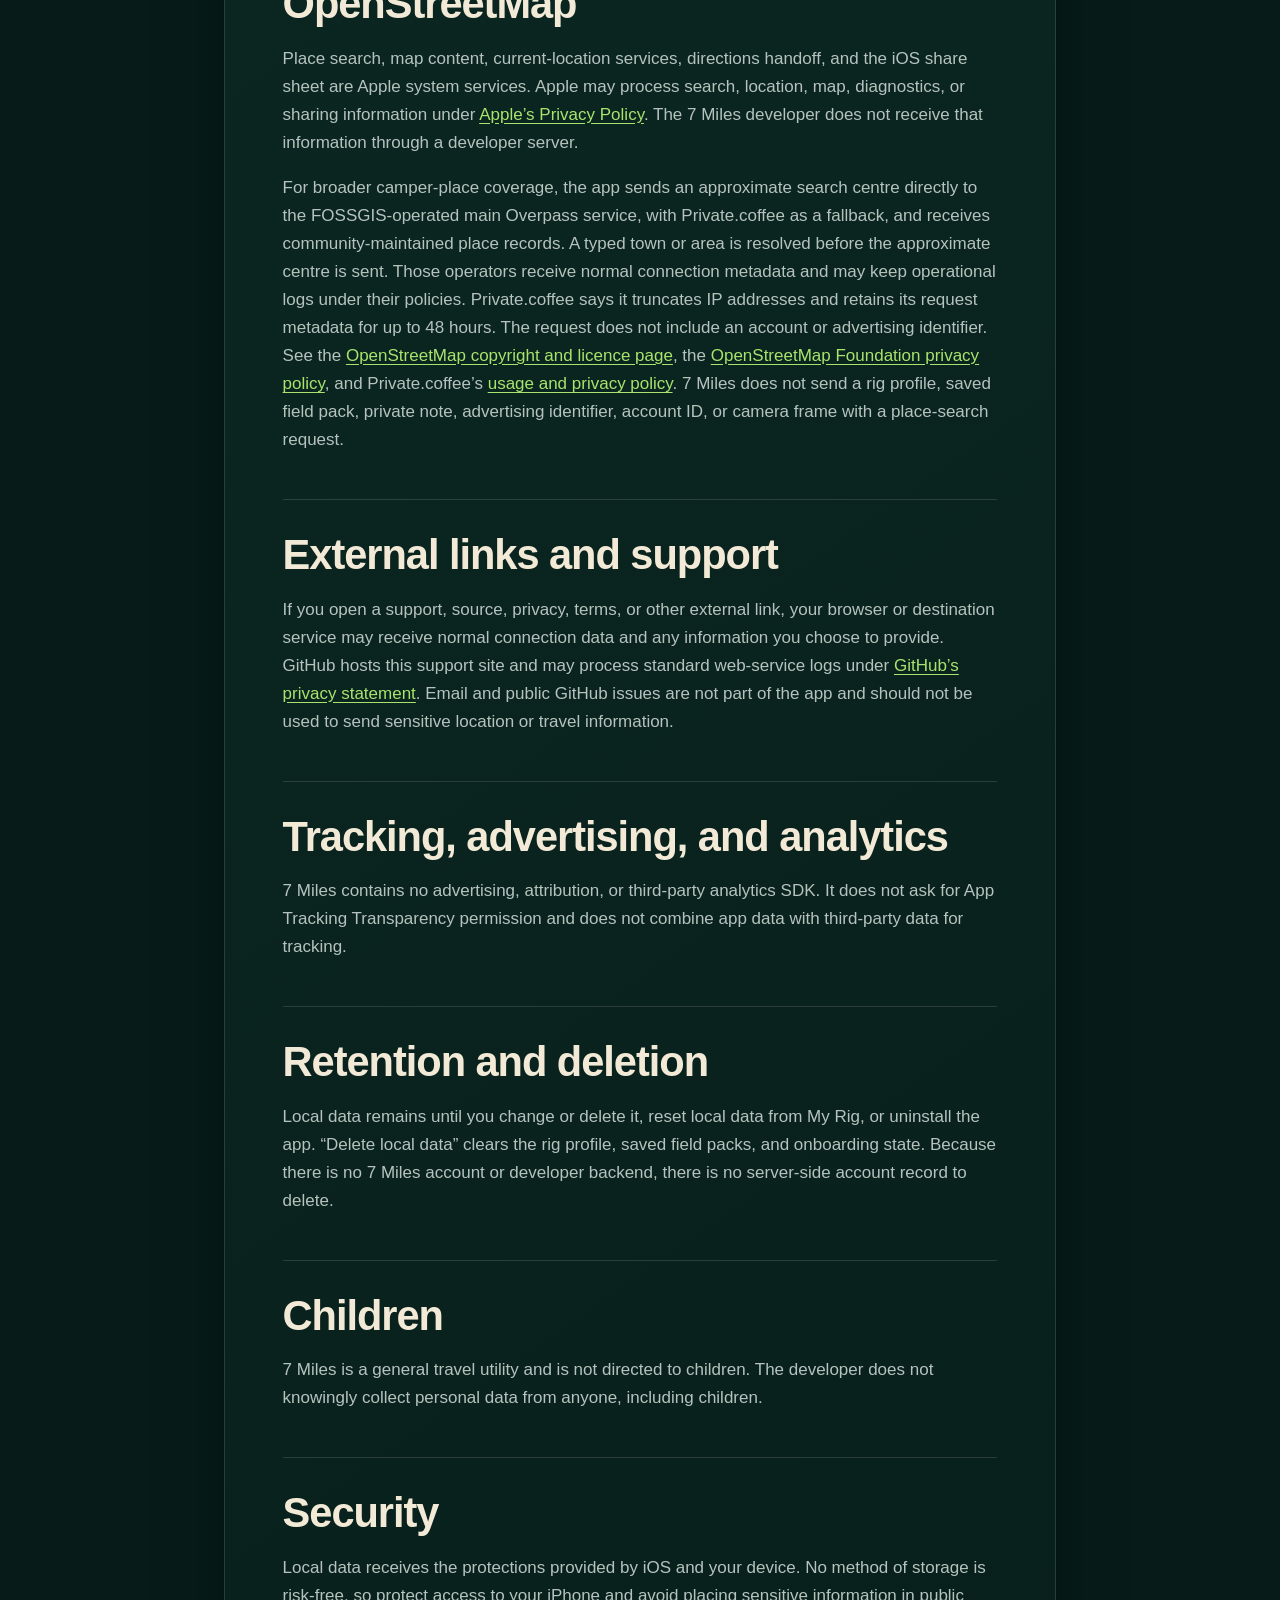
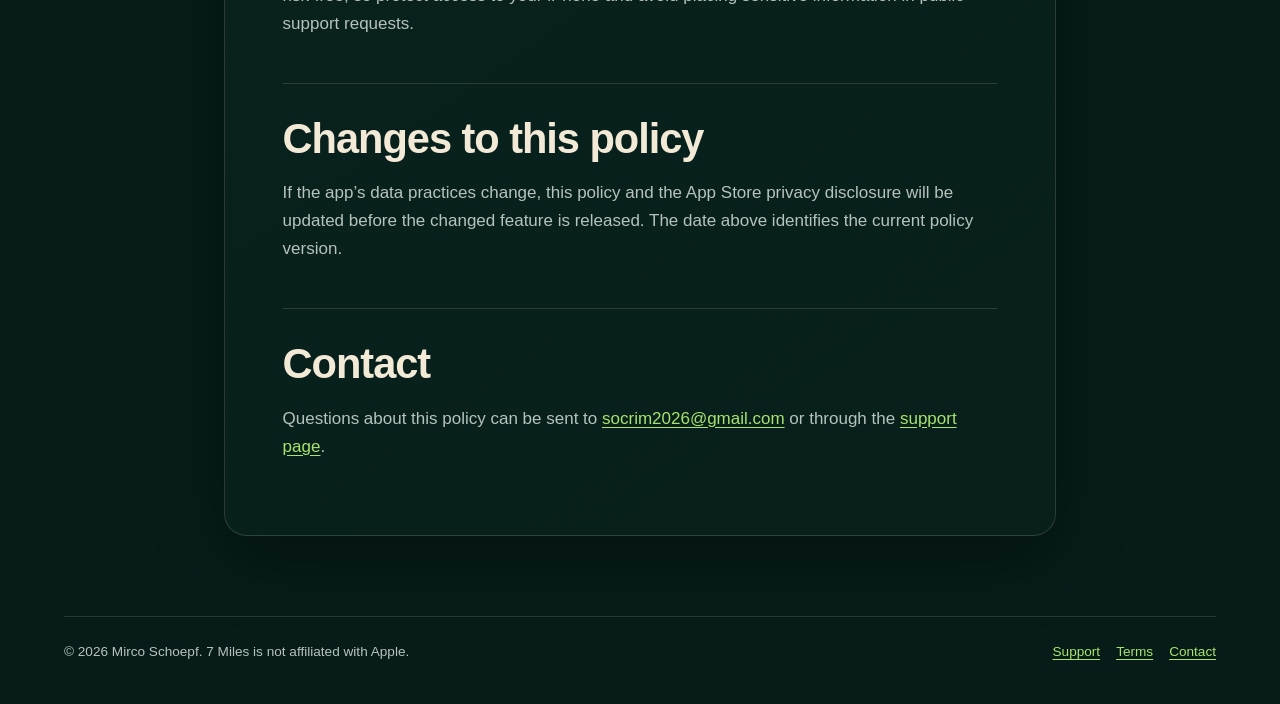
==== commit 86102cca: "Document Overpass primary and fallback services" ====
--- a/privacy/index.html
+++ b/privacy/index.html
@@ -53,7 +53,7 @@
     <p>Location is optional and requested only when you choose nearby results.
       When allowed, the app requests a fresh when-in-use location fix. It uses
       that fix on device to calculate distance and centre place searches. Before
-      querying the Private.coffee OpenStreetMap Overpass service, 7 Miles rounds the search
+      querying hosted OpenStreetMap Overpass services, 7 Miles rounds the search
       centre to two decimal places (roughly one-kilometre resolution). The raw
       GPS fix is not sent to OpenStreetMap or a developer server. 7 Miles does
       not request background location, create a trip history, or publish your
@@ -74,13 +74,17 @@
       The 7 Miles developer does not receive that information through a developer
       server.</p>
     <p>For broader camper-place coverage, the app sends an approximate search
-      centre directly to the Overpass service operated by Private.coffee and receives
-      community-maintained place records. A typed town or area is resolved before
-      the approximate centre is sent. The operator says it temporarily logs a
-      truncated IP address and request metadata for up to 48 hours for operations;
-      the request does not include an account identifier or advertising identifier.
+      centre directly to the FOSSGIS-operated main Overpass service, with
+      Private.coffee as a fallback, and receives community-maintained place
+      records. A typed town or area is resolved before the approximate centre is
+      sent. Those operators receive normal connection metadata and may keep
+      operational logs under their policies. Private.coffee says it truncates IP
+      addresses and retains its request metadata for up to 48 hours. The request
+      does not include an account or advertising identifier.
       See the <a href="https://www.openstreetmap.org/copyright">OpenStreetMap
-      copyright and licence page</a> and the operator’s
+      copyright and licence page</a>, the
+      <a href="https://osmfoundation.org/wiki/Privacy_Policy">OpenStreetMap
+      Foundation privacy policy</a>, and Private.coffee’s
       <a href="https://overpass.kumi.systems/">usage and privacy policy</a>.
       7 Miles does not send a rig profile, saved
       field pack, private note, advertising identifier, account ID, or camera
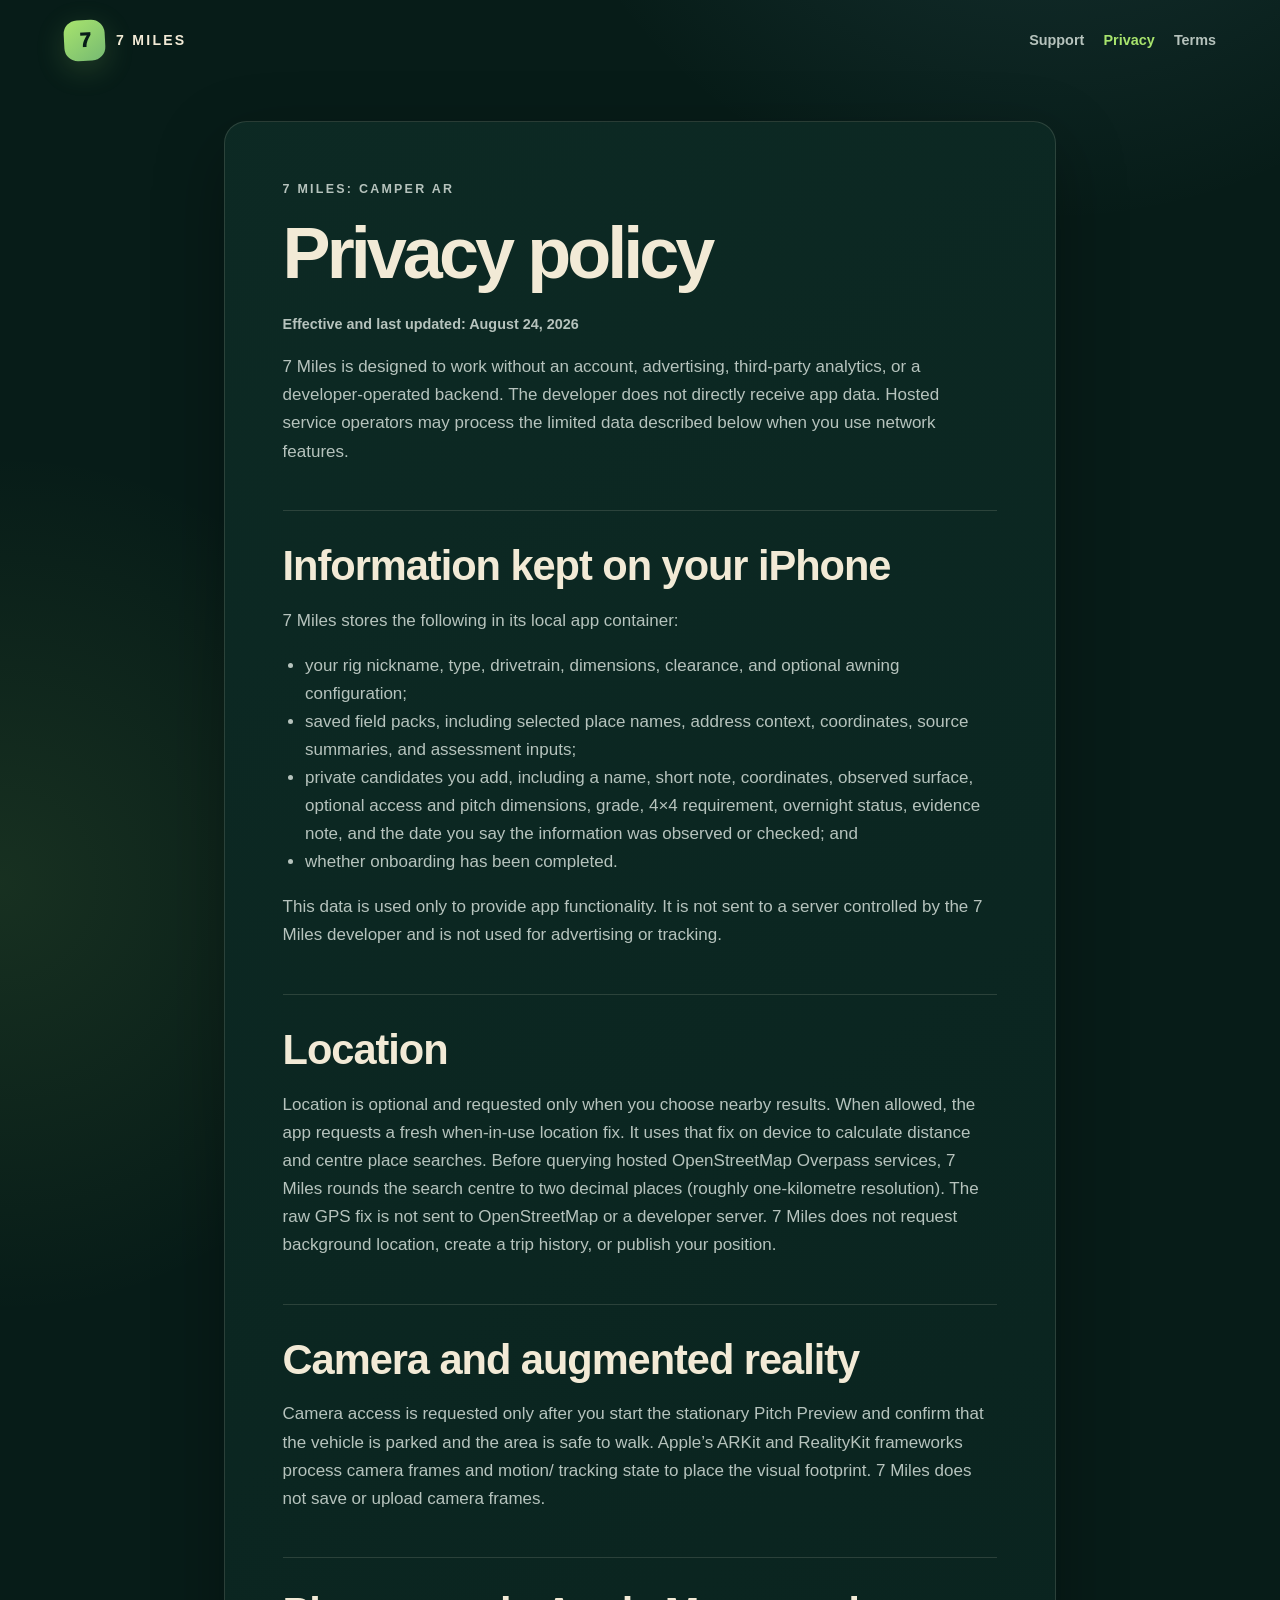
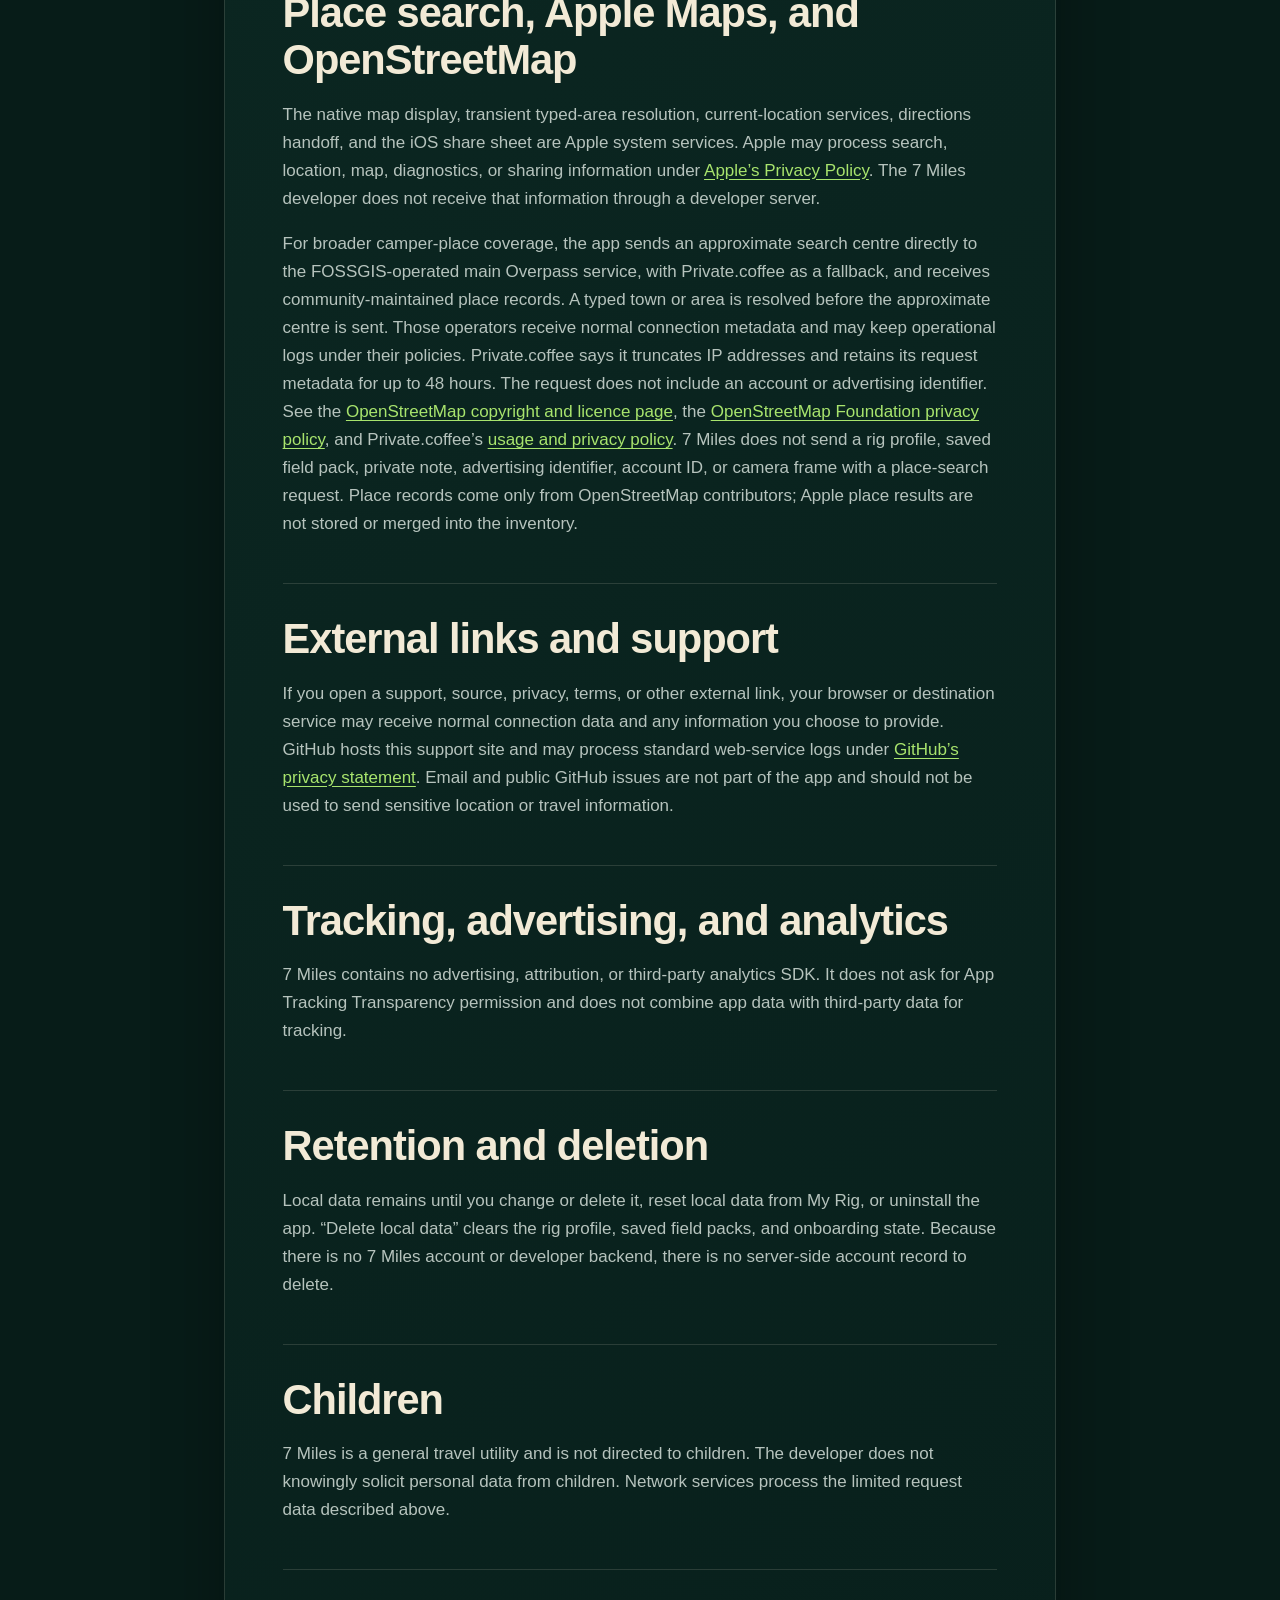
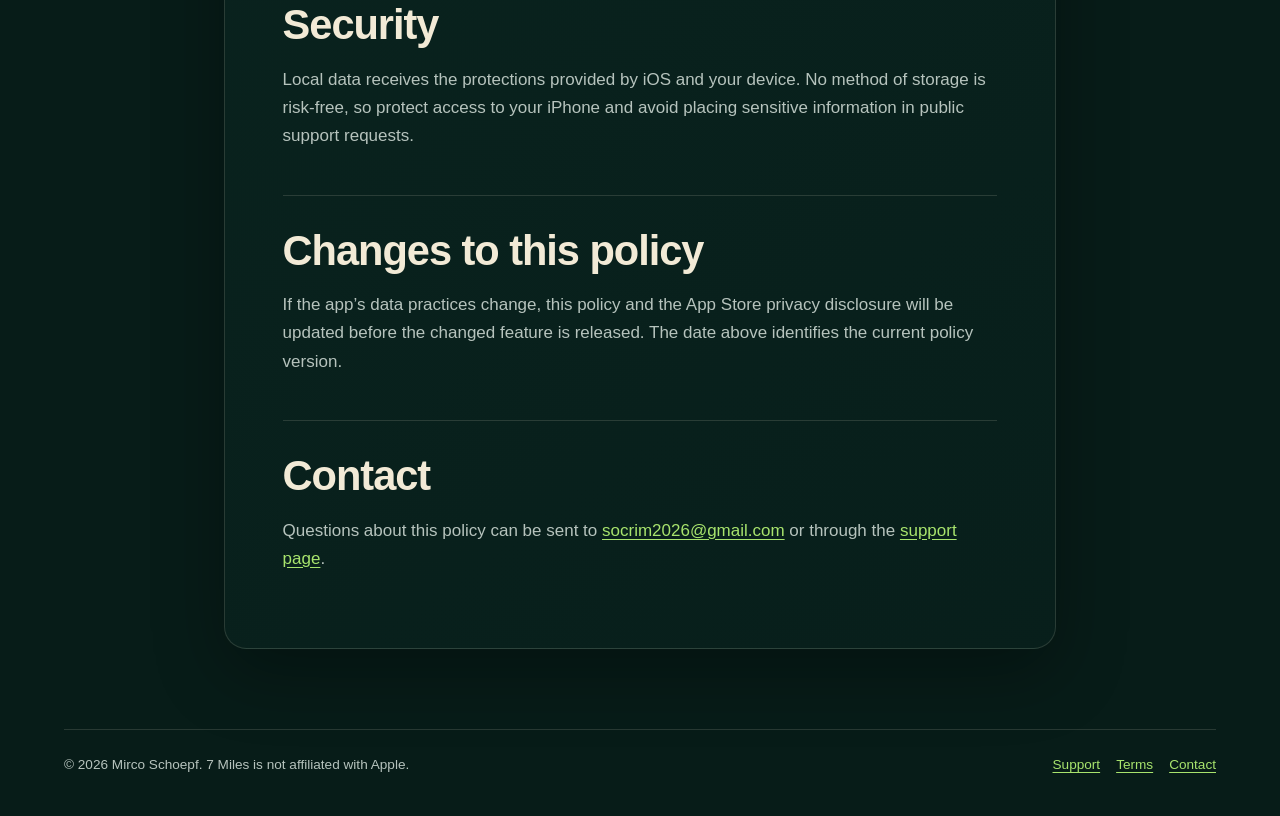
==== commit 69f0237f: "Update build 2 data source and privacy disclosures" ====
--- a/privacy/index.html
+++ b/privacy/index.html
@@ -29,8 +29,9 @@
     <h1>Privacy policy</h1>
     <p class="meta">Effective and last updated: August 24, 2026</p>
     <p>7 Miles is designed to work without an account, advertising, third-party
-      analytics, or a developer-operated backend. The developer does not collect
-      personal data from the app.</p>
+      analytics, or a developer-operated backend. The developer does not directly
+      receive app data. Hosted service operators may process the limited data
+      described below when you use network features.</p>
 
     <h2>Information kept on your iPhone</h2>
     <p>7 Miles stores the following in its local app container:</p>
@@ -67,8 +68,9 @@
       upload camera frames.</p>
 
     <h2>Place search, Apple Maps, and OpenStreetMap</h2>
-    <p>Place search, map content, current-location services, directions handoff,
-      and the iOS share sheet are Apple system services. Apple may process search,
+    <p>The native map display, transient typed-area resolution,
+      current-location services, directions handoff, and the iOS share sheet are
+      Apple system services. Apple may process search,
       location, map, diagnostics, or sharing information under
       <a href="https://www.apple.com/legal/privacy/">Apple’s Privacy Policy</a>.
       The 7 Miles developer does not receive that information through a developer
@@ -85,10 +87,12 @@
       copyright and licence page</a>, the
       <a href="https://osmfoundation.org/wiki/Privacy_Policy">OpenStreetMap
       Foundation privacy policy</a>, and Private.coffee’s
-      <a href="https://overpass.kumi.systems/">usage and privacy policy</a>.
+      <a href="https://overpass.private.coffee/">usage and privacy policy</a>.
       7 Miles does not send a rig profile, saved
       field pack, private note, advertising identifier, account ID, or camera
-      frame with a place-search request.</p>
+      frame with a place-search request. Place records come only from
+      OpenStreetMap contributors; Apple place results are not stored or merged
+      into the inventory.</p>
 
     <h2>External links and support</h2>
     <p>If you open a support, source, privacy, terms, or other external link, your
@@ -112,8 +116,8 @@
 
     <h2>Children</h2>
     <p>7 Miles is a general travel utility and is not directed to children. The
-      developer does not knowingly collect personal data from anyone, including
-      children.</p>
+      developer does not knowingly solicit personal data from children. Network
+      services process the limited request data described above.</p>
 
     <h2>Security</h2>
     <p>Local data receives the protections provided by iOS and your device. No
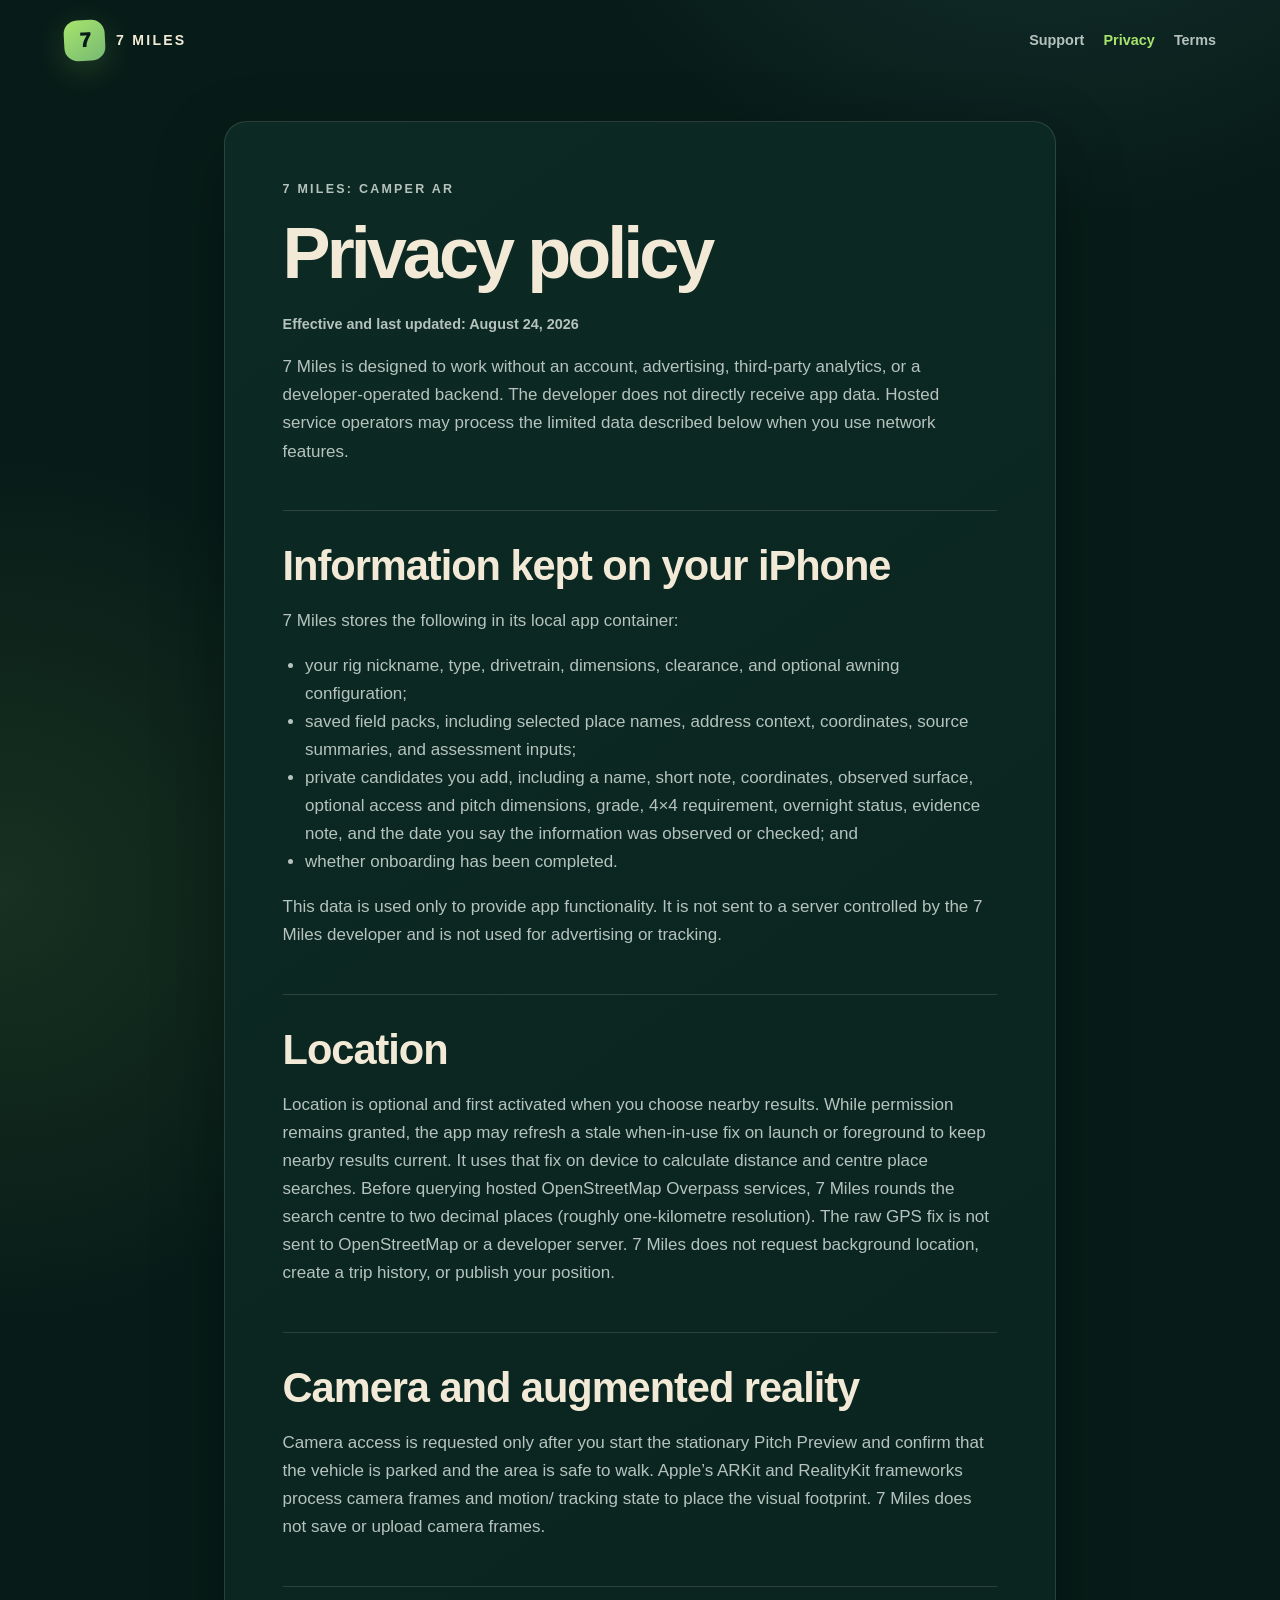
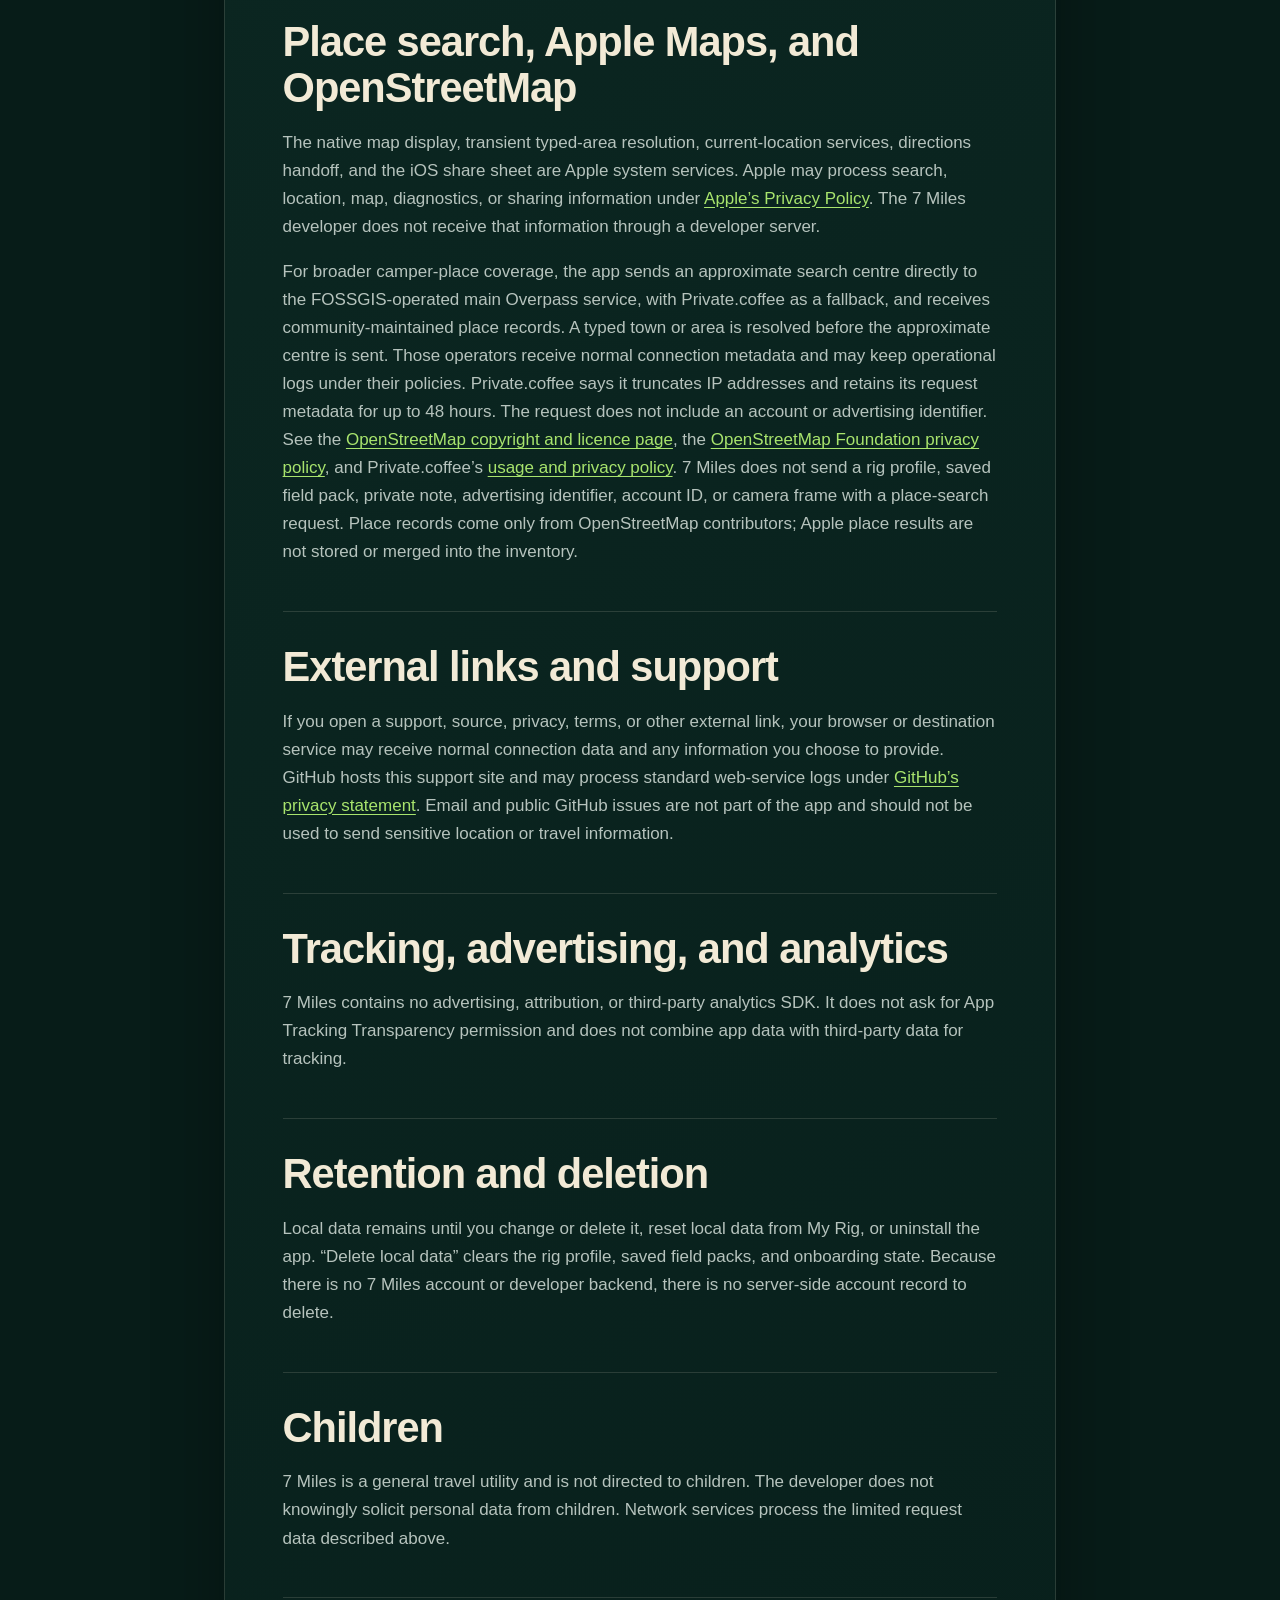
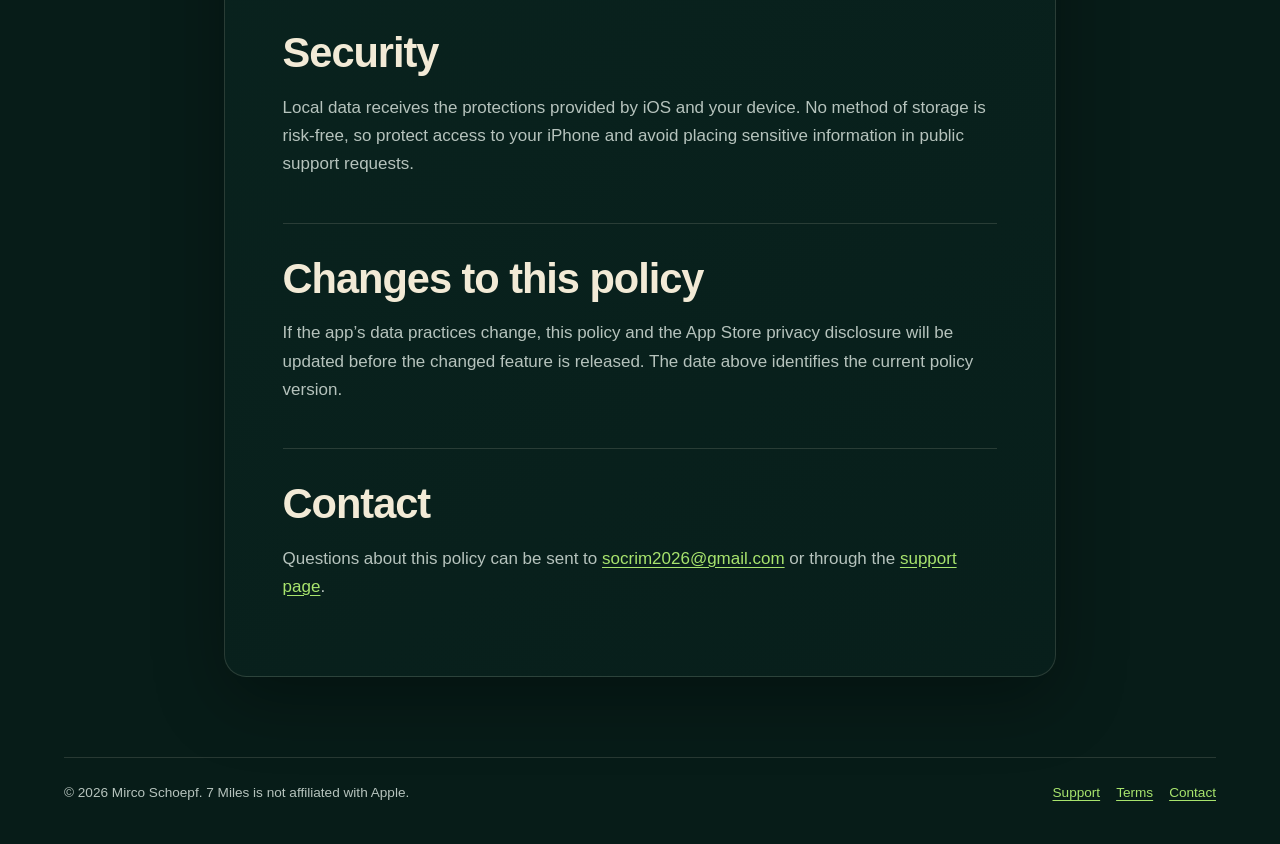
==== commit 96b82fa5: "Clarify authorized location refresh behavior" ====
--- a/privacy/index.html
+++ b/privacy/index.html
@@ -51,8 +51,9 @@
       or tracking.</p>
 
     <h2>Location</h2>
-    <p>Location is optional and requested only when you choose nearby results.
-      When allowed, the app requests a fresh when-in-use location fix. It uses
+    <p>Location is optional and first activated when you choose nearby results.
+      While permission remains granted, the app may refresh a stale when-in-use
+      fix on launch or foreground to keep nearby results current. It uses
       that fix on device to calculate distance and centre place searches. Before
       querying hosted OpenStreetMap Overpass services, 7 Miles rounds the search
       centre to two decimal places (roughly one-kilometre resolution). The raw
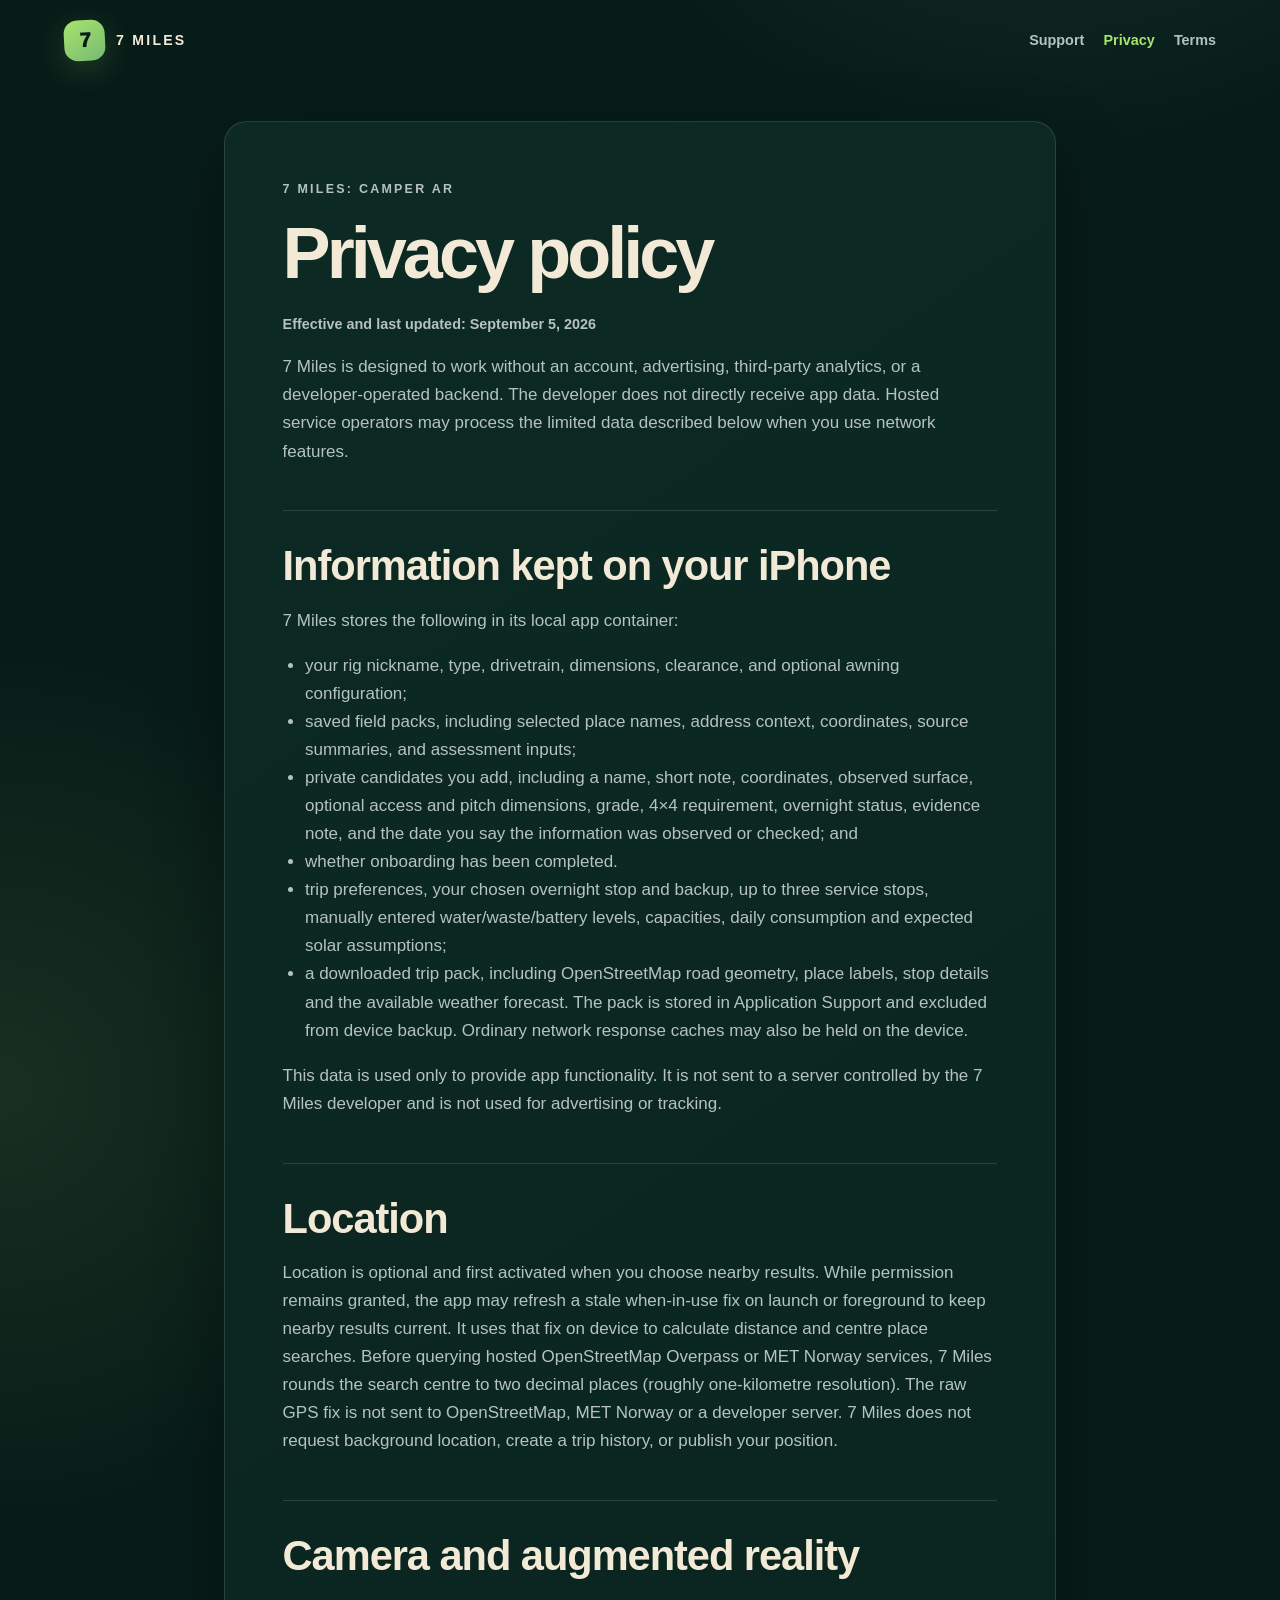
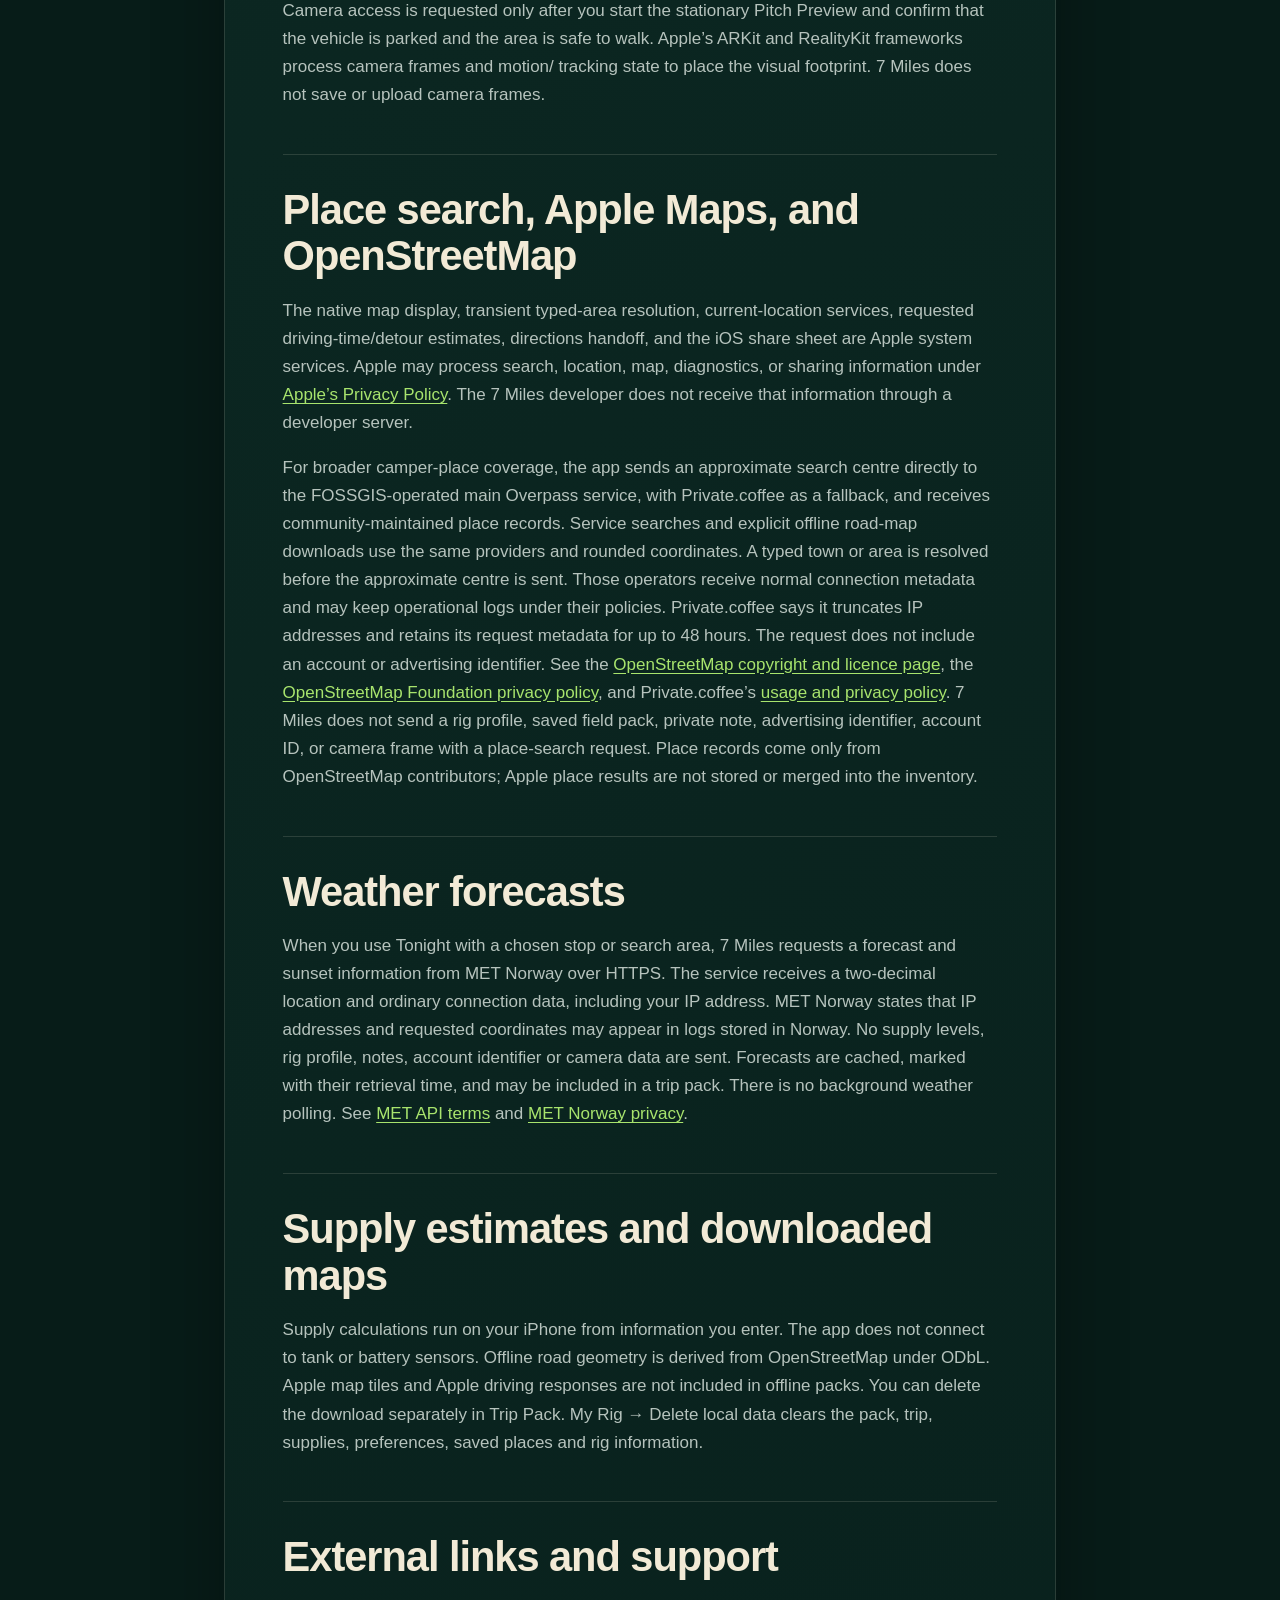
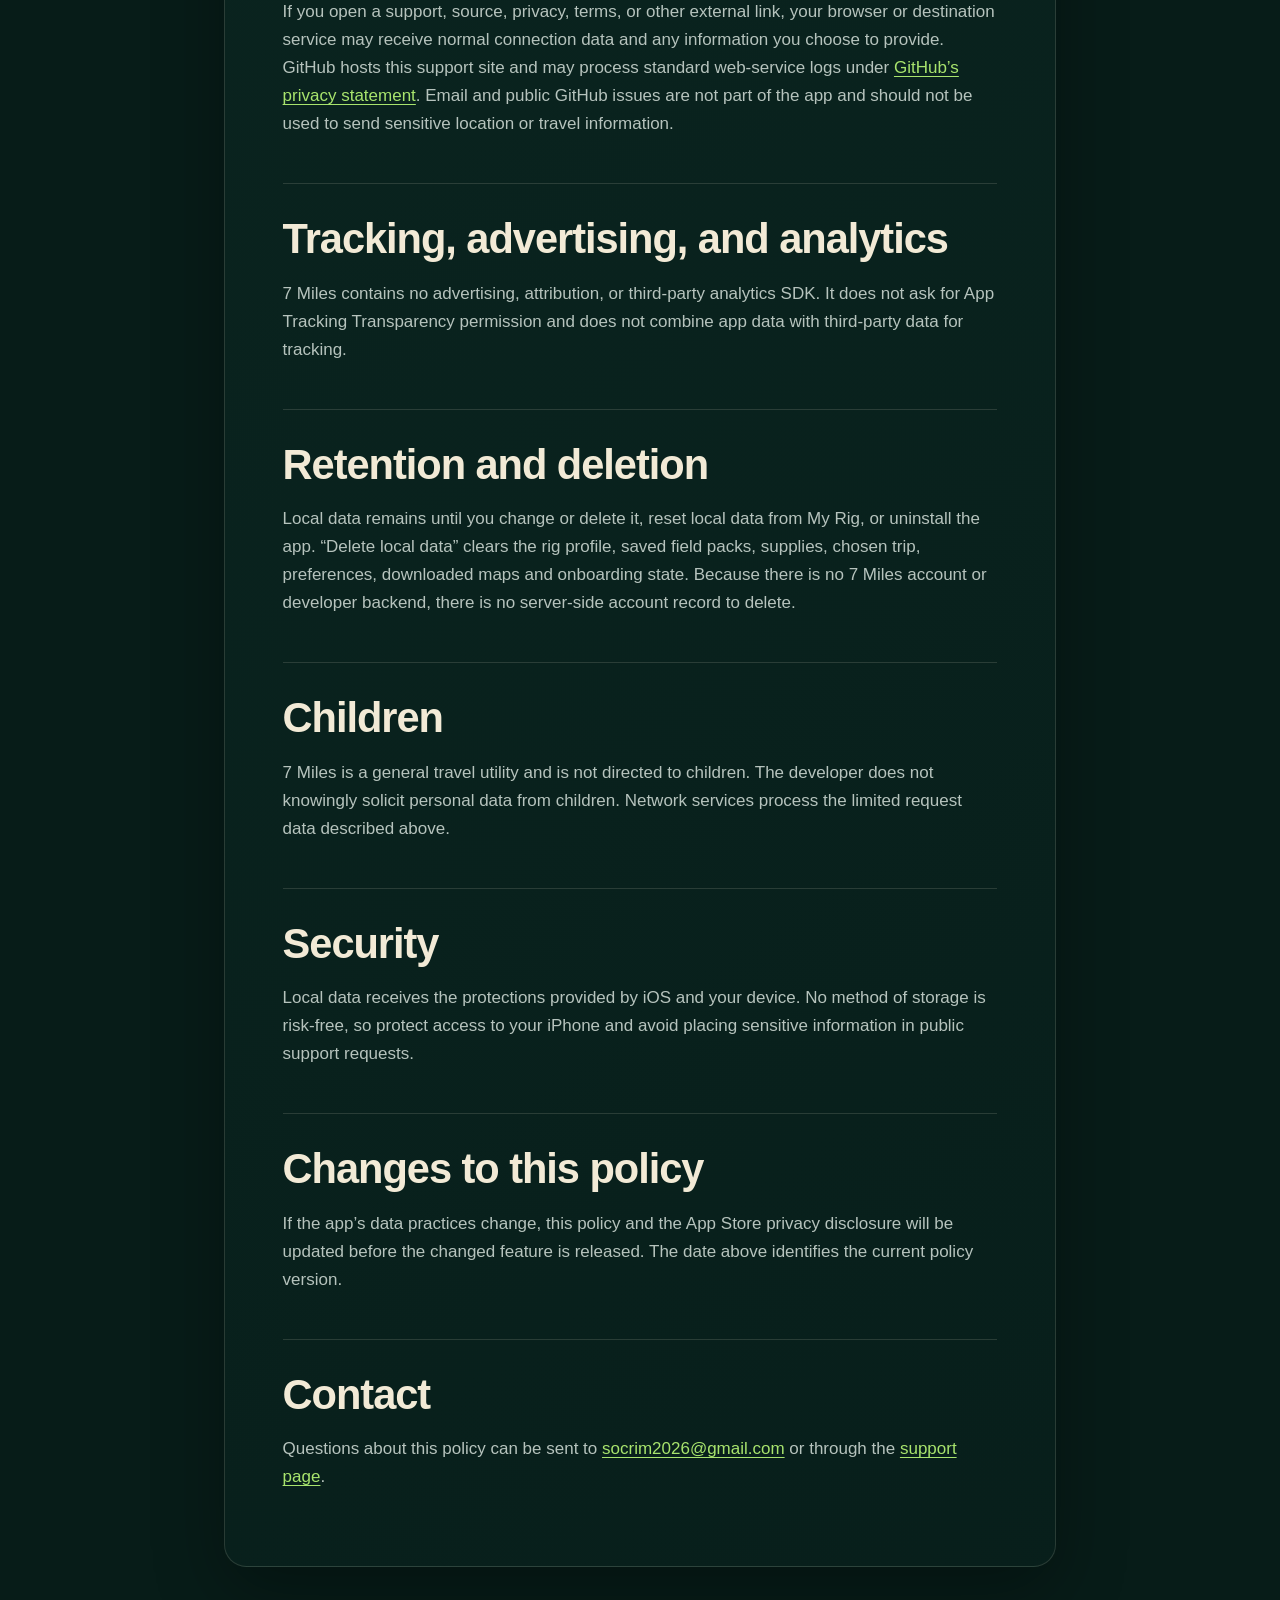
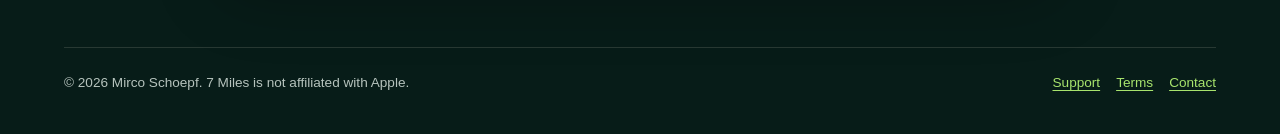
==== commit 77e80c21: "Document 7 Miles 1.1 daily planning, supplies and offline maps" ====
--- a/privacy/index.html
+++ b/privacy/index.html
@@ -27,7 +27,7 @@
   <main id="content" class="document">
     <p class="eyebrow">7 Miles: Camper AR</p>
     <h1>Privacy policy</h1>
-    <p class="meta">Effective and last updated: August 24, 2026</p>
+    <p class="meta">Effective and last updated: September 5, 2026</p>
     <p>7 Miles is designed to work without an account, advertising, third-party
       analytics, or a developer-operated backend. The developer does not directly
       receive app data. Hosted service operators may process the limited data
@@ -45,6 +45,13 @@
         requirement, overnight status, evidence note, and the date you say the
         information was observed or checked; and</li>
       <li>whether onboarding has been completed.</li>
+      <li>trip preferences, your chosen overnight stop and backup, up to three
+        service stops, manually entered water/waste/battery levels, capacities,
+        daily consumption and expected solar assumptions;</li>
+      <li>a downloaded trip pack, including OpenStreetMap road geometry, place
+        labels, stop details and the available weather forecast. The pack is
+        stored in Application Support and excluded from device backup. Ordinary
+        network response caches may also be held on the device.</li>
     </ul>
     <p>This data is used only to provide app functionality. It is not sent to a
       server controlled by the 7 Miles developer and is not used for advertising
@@ -55,9 +62,9 @@
       While permission remains granted, the app may refresh a stale when-in-use
       fix on launch or foreground to keep nearby results current. It uses
       that fix on device to calculate distance and centre place searches. Before
-      querying hosted OpenStreetMap Overpass services, 7 Miles rounds the search
+      querying hosted OpenStreetMap Overpass or MET Norway services, 7 Miles rounds the search
       centre to two decimal places (roughly one-kilometre resolution). The raw
-      GPS fix is not sent to OpenStreetMap or a developer server. 7 Miles does
+      GPS fix is not sent to OpenStreetMap, MET Norway or a developer server. 7 Miles does
       not request background location, create a trip history, or publish your
       position.</p>
 
@@ -70,7 +77,8 @@
 
     <h2>Place search, Apple Maps, and OpenStreetMap</h2>
     <p>The native map display, transient typed-area resolution,
-      current-location services, directions handoff, and the iOS share sheet are
+      current-location services, requested driving-time/detour estimates,
+      directions handoff, and the iOS share sheet are
       Apple system services. Apple may process search,
       location, map, diagnostics, or sharing information under
       <a href="https://www.apple.com/legal/privacy/">Apple’s Privacy Policy</a>.
@@ -79,7 +87,8 @@
     <p>For broader camper-place coverage, the app sends an approximate search
       centre directly to the FOSSGIS-operated main Overpass service, with
       Private.coffee as a fallback, and receives community-maintained place
-      records. A typed town or area is resolved before the approximate centre is
+      records. Service searches and explicit offline road-map downloads use the
+      same providers and rounded coordinates. A typed town or area is resolved before the approximate centre is
       sent. Those operators receive normal connection metadata and may keep
       operational logs under their policies. Private.coffee says it truncates IP
       addresses and retains its request metadata for up to 48 hours. The request
@@ -94,6 +103,26 @@
       frame with a place-search request. Place records come only from
       OpenStreetMap contributors; Apple place results are not stored or merged
       into the inventory.</p>
+
+    <h2>Weather forecasts</h2>
+    <p>When you use Tonight with a chosen stop or search area, 7 Miles requests
+      a forecast and sunset information from MET Norway over HTTPS. The service
+      receives a two-decimal location and ordinary connection data, including
+      your IP address. MET Norway states that IP addresses and requested
+      coordinates may appear in logs stored in Norway. No supply levels, rig
+      profile, notes, account identifier or camera data are sent. Forecasts are
+      cached, marked with their retrieval time, and may be included in a trip
+      pack. There is no background weather polling. See
+      <a href="https://docs.api.met.no/doc/TermsOfService">MET API terms</a> and
+      <a href="https://www.met.no/en/About-us/privacy">MET Norway privacy</a>.</p>
+
+    <h2>Supply estimates and downloaded maps</h2>
+    <p>Supply calculations run on your iPhone from information you enter. The app
+      does not connect to tank or battery sensors. Offline road geometry is
+      derived from OpenStreetMap under ODbL. Apple map tiles and Apple driving
+      responses are not included in offline packs. You can delete the download
+      separately in Trip Pack. My Rig → Delete local data clears the pack, trip,
+      supplies, preferences, saved places and rig information.</p>
 
     <h2>External links and support</h2>
     <p>If you open a support, source, privacy, terms, or other external link, your
@@ -112,7 +141,8 @@
     <h2>Retention and deletion</h2>
     <p>Local data remains until you change or delete it, reset local data from My
       Rig, or uninstall the app. “Delete local data” clears the rig profile, saved
-      field packs, and onboarding state. Because there is no 7 Miles account or
+      field packs, supplies, chosen trip, preferences, downloaded maps and
+      onboarding state. Because there is no 7 Miles account or
       developer backend, there is no server-side account record to delete.</p>
 
     <h2>Children</h2>
